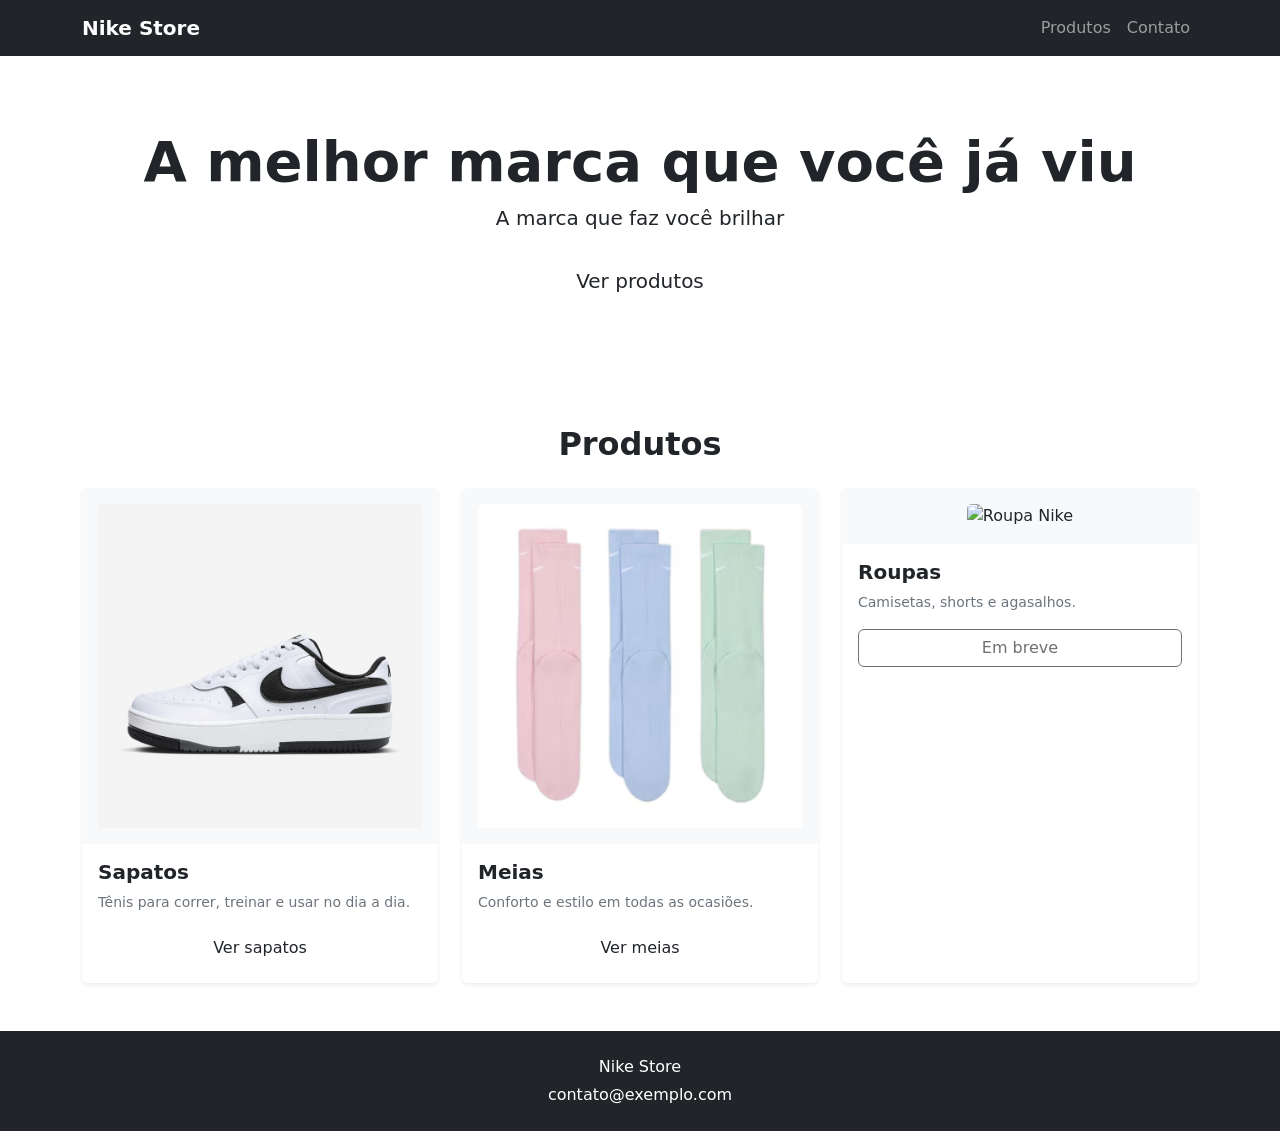
==== index.html @ 4a52ceaf "alt tudo" ====
<!DOCTYPE html>
<html lang="pt-br">
<head>
  <meta charset="UTF-8">
  <meta name="viewport" content="width=device-width, initial-scale=1">
  <meta name="description" content="Nike Store: tênis, meias e muito mais para correr, treinar e usar no dia a dia.">
  <title>Nike Store</title>

  <!-- 1º: Bootstrap -->
  <link href="https://cdn.jsdelivr.net/npm/bootstrap@5.3.3/dist/css/bootstrap.min.css" rel="stylesheet">
  <!-- 2º: Bootstrap Icons -->
  <link rel="stylesheet" href="https://cdn.jsdelivr.net/npm/bootstrap-icons@1.11.1/font/bootstrap-icons.css">
  <!-- 3º: CSS do projeto (sempre depois do Bootstrap) -->
  <link rel="stylesheet" href="../css/style.css">
</head>

<body>

  <!-- NAVBAR -->
  <header>
    <nav class="navbar navbar-expand-md navbar-dark bg-dark">
      <div class="container">
        <a class="navbar-brand fw-bold" href="index.html">Nike Store</a>

        <button class="navbar-toggler" type="button"
                data-bs-toggle="collapse" data-bs-target="#menu"
                aria-controls="menu" aria-expanded="false" aria-label="Abrir menu">
          <span class="navbar-toggler-icon"></span>
        </button>

        <div class="collapse navbar-collapse" id="menu">
          <ul class="navbar-nav ms-auto">
            <li class="nav-item"><a class="nav-link" href="#produtos">Produtos</a></li>
            <li class="nav-item"><a class="nav-link" href="#contato">Contato</a></li>
          </ul>
        </div>
      </div>
    </nav>
  </header>

  <main>

    <!-- HERO -->
    <section id="inicio" class="hero text-center py-5">
      <div class="container py-4">
        <h1 class="display-4 fw-bold">A melhor marca que você já viu</h1>
        <p class="lead mb-4">A marca que faz você brilhar</p>
        <a href="#produtos" class="btn btn-pedir btn-lg">Ver produtos</a>
      </div>
    </section>

    <!-- PRODUTOS: row + col = grade responsiva (1, 2 e 3 colunas) -->
    <section id="produtos" class="py-5">
      <div class="container">
        <h2 class="text-center fw-bold mb-4">Produtos</h2>

        <div class="row g-4">

          <!-- Sapatos -->
          <div class="col-12 col-md-6 col-lg-4">
            <article class="card card-produto h-100 shadow-sm border-0">
              <div class="bg-light rounded-top p-3 text-center">
                <img src="./img/sapato-branco.avif" class="card-img-top img-fluid"
                     alt="Tênis Nike branco" loading="lazy">
              </div>
              <div class="card-body">
                <h3 class="card-title h5 fw-bold">Sapatos</h3>
                <p class="text-secondary small mb-3">Tênis para correr, treinar e usar no dia a dia.</p>
                <a href="sapatos.html" class="btn btn-pedir w-100 stretched-link">Ver sapatos</a>
              </div>
            </article>
          </div>

          <!-- Meias -->
          <div class="col-12 col-md-6 col-lg-4">
            <article class="card card-produto h-100 shadow-sm border-0">
              <div class="bg-light rounded-top p-3 text-center">
                <img src="./img/meia-colorida.avif" class="card-img-top img-fluid"
                     alt="Kit de meias Nike coloridas" loading="lazy">
              </div>
              <div class="card-body">
                <h3 class="card-title h5 fw-bold">Meias</h3>
                <p class="text-secondary small mb-3">Conforto e estilo em todas as ocasiões.</p>
                <a href="meias.html" class="btn btn-pedir w-100 stretched-link">Ver meias</a>
              </div>
            </article>
          </div>

          <!-- Roupas (página ainda não existe) -->
          <div class="col-12 col-md-6 col-lg-4">
            <article class="card card-produto h-100 shadow-sm border-0">
              <div class="bg-light rounded-top p-3 text-center">
                <img src="./img/roupa-nike.jfif" class="card-img-top img-fluid"
                     alt="Roupa Nike" loading="lazy">
              </div>
              <div class="card-body">
                <h3 class="card-title h5 fw-bold">Roupas</h3>
                <p class="text-secondary small mb-3">Camisetas, shorts e agasalhos.</p>
                <button type="button" class="btn btn-pedir w-100" disabled>Em breve</button>
              </div>
            </article>
          </div>

        </div>
      </div>
    </section>

  </main>

  <!-- RODAPÉ -->
  <footer id="contato" class="bg-dark text-center text-white py-4">
    <p class="mb-1">Nike Store</p>
    <p class="mb-0">contato@exemplo.com</p>
  </footer>

  <!-- Scripts no final do body -->
  <script src="https://cdn.jsdelivr.net/npm/bootstrap@5.3.3/dist/js/bootstrap.bundle.min.js"></script>
  <script src="../js/main.js"></script>
</body>
</html>
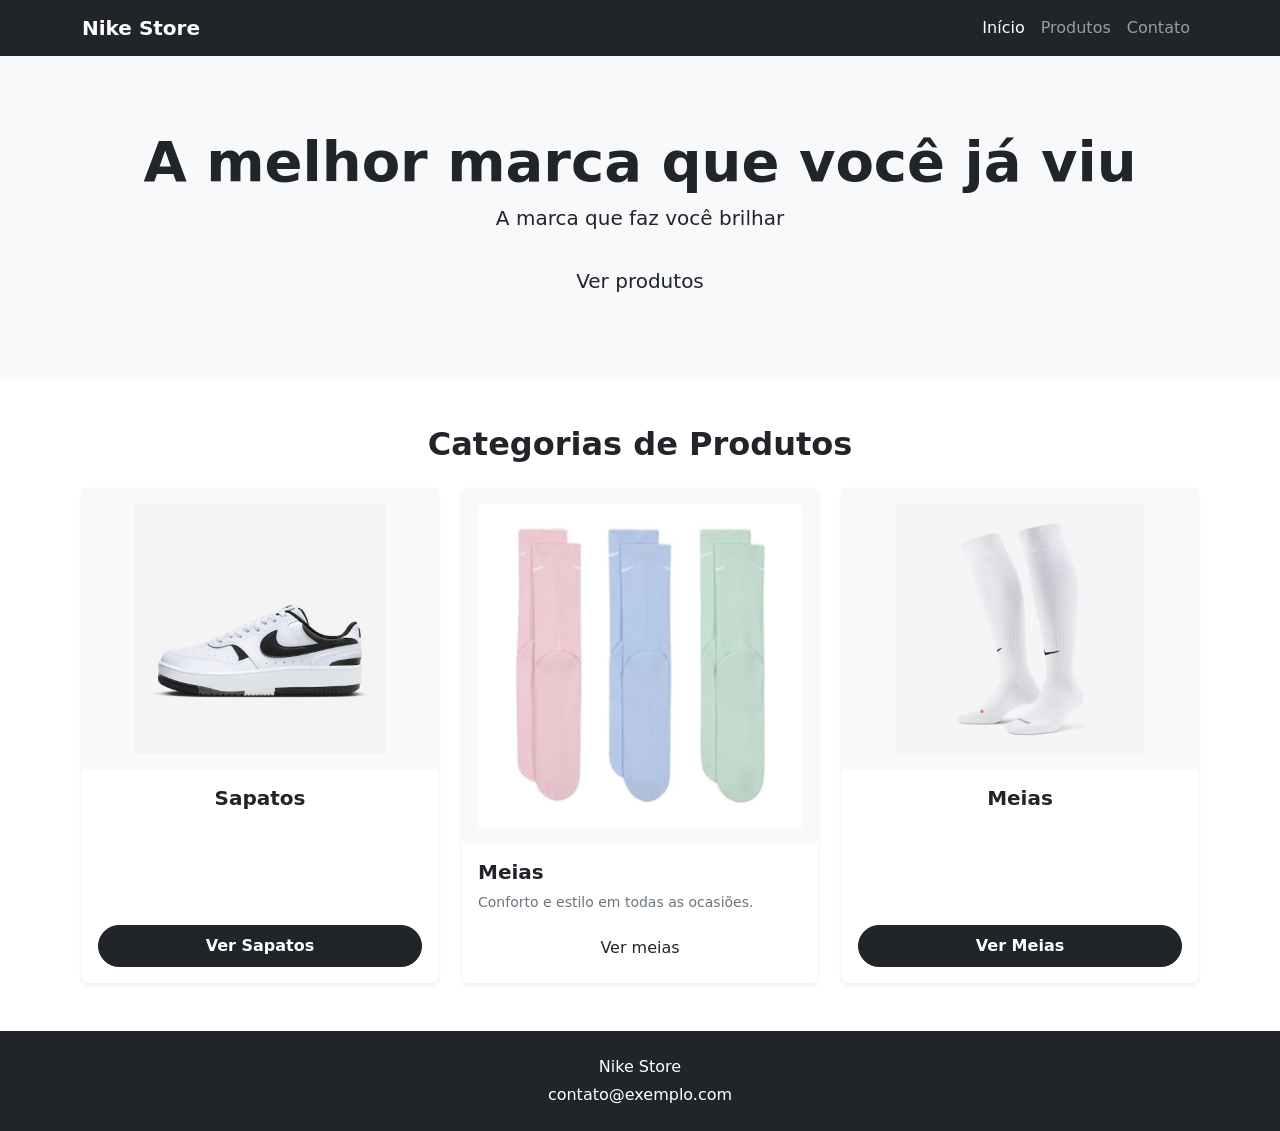
==== commit 7d8e5e51: "Fix: resolve conflitos em index e sapatos" ====
--- a/index.html
+++ b/index.html
@@ -30,8 +30,11 @@
 
         <div class="collapse navbar-collapse" id="menu">
           <ul class="navbar-nav ms-auto">
-            <li class="nav-item"><a class="nav-link" href="#produtos">Produtos</a></li>
-            <li class="nav-item"><a class="nav-link" href="#contato">Contato</a></li>
+
+            <li class="nav-item"><a class="nav-link active" href="index.html#inicio">Início</a></li>
+            <li class="nav-item"><a class="nav-link" href="index.html#produtos">Produtos</a></li>
+            <li class="nav-item"><a class="nav-link" href="index.html#contato">Contato</a></li>
+
           </ul>
         </div>
       </div>
@@ -41,7 +44,7 @@
   <main>
 
     <!-- HERO -->
-    <section id="inicio" class="hero text-center py-5">
+    <section id="inicio" class="hero text-center py-5 bg-light">
       <div class="container py-4">
         <h1 class="display-4 fw-bold">A melhor marca que você já viu</h1>
         <p class="lead mb-4">A marca que faz você brilhar</p>
@@ -49,28 +52,26 @@
       </div>
     </section>
 
-    <!-- PRODUTOS: row + col = grade responsiva (1, 2 e 3 colunas) -->
+    <!-- PRODUTOS -->
     <section id="produtos" class="py-5">
       <div class="container">
-        <h2 class="text-center fw-bold mb-4">Produtos</h2>
+        <h2 class="text-center fw-bold mb-4">Categorias de Produtos</h2>
 
         <div class="row g-4">
 
-          <!-- Sapatos -->
+          <!-- 1. Sapatos -->
           <div class="col-12 col-md-6 col-lg-4">
             <article class="card card-produto h-100 shadow-sm border-0">
-              <div class="bg-light rounded-top p-3 text-center">
-                <img src="./img/sapato-branco.avif" class="card-img-top img-fluid"
-                     alt="Tênis Nike branco" loading="lazy">
+              <div class="bg-light text-center p-3">
+                <img src="img/sapato-branco.avif" class="card-img-top img-fluid rounded" style="height: 250px; object-fit: contain;" alt="Sapatos Nike">
               </div>
-              <div class="card-body">
-                <h3 class="card-title h5 fw-bold">Sapatos</h3>
-                <p class="text-secondary small mb-3">Tênis para correr, treinar e usar no dia a dia.</p>
-                <a href="sapatos.html" class="btn btn-pedir w-100 stretched-link">Ver sapatos</a>
-              </div>
+              <div class="card-body text-center d-flex flex-column justify-content-between">
+                <h3 class="card-title h5 fw-bold mb-3">Sapatos</h3>
+                <!-- Aponta para a pasta produtos.html/sapatos.html -->
+                <a href="produtos.html/sapatos.html" class="btn btn-dark w-100 fw-semibold rounded-pill py-2">Ver Sapatos</a>
+
             </article>
           </div>
-
           <!-- Meias -->
           <div class="col-12 col-md-6 col-lg-4">
             <article class="card card-produto h-100 shadow-sm border-0">
@@ -82,21 +83,22 @@
                 <h3 class="card-title h5 fw-bold">Meias</h3>
                 <p class="text-secondary small mb-3">Conforto e estilo em todas as ocasiões.</p>
                 <a href="meias.html" class="btn btn-pedir w-100 stretched-link">Ver meias</a>
+
               </div>
             </article>
           </div>
 
-          <!-- Roupas (página ainda não existe) -->
+          <!-- 3. Meias -->
           <div class="col-12 col-md-6 col-lg-4">
             <article class="card card-produto h-100 shadow-sm border-0">
-              <div class="bg-light rounded-top p-3 text-center">
-                <img src="./img/roupa-nike.jfif" class="card-img-top img-fluid"
-                     alt="Roupa Nike" loading="lazy">
+              <div class="bg-light text-center p-3">
+                <img src="img/meia-canu-alto.avif" class="card-img-top img-fluid rounded" style="height: 250px; object-fit: contain;" alt="Meias Nike">
               </div>
-              <div class="card-body">
-                <h3 class="card-title h5 fw-bold">Roupas</h3>
-                <p class="text-secondary small mb-3">Camisetas, shorts e agasalhos.</p>
-                <button type="button" class="btn btn-pedir w-100" disabled>Em breve</button>
+              <div class="card-body text-center d-flex flex-column justify-content-between">
+                <h3 class="card-title h5 fw-bold mb-3">Meias</h3>
+                <!-- Aponta para a pasta produtos.html/meia.html -->
+                <a href="produtos.html/meia.html" class="btn btn-dark w-100 fw-semibold rounded-pill py-2">Ver Meias</a>
+
               </div>
             </article>
           </div>
@@ -113,7 +115,7 @@
     <p class="mb-0">contato@exemplo.com</p>
   </footer>
 
-  <!-- Scripts no final do body -->
+  <!-- Scripts -->
   <script src="https://cdn.jsdelivr.net/npm/bootstrap@5.3.3/dist/js/bootstrap.bundle.min.js"></script>
   <script src="../js/main.js"></script>
 </body>
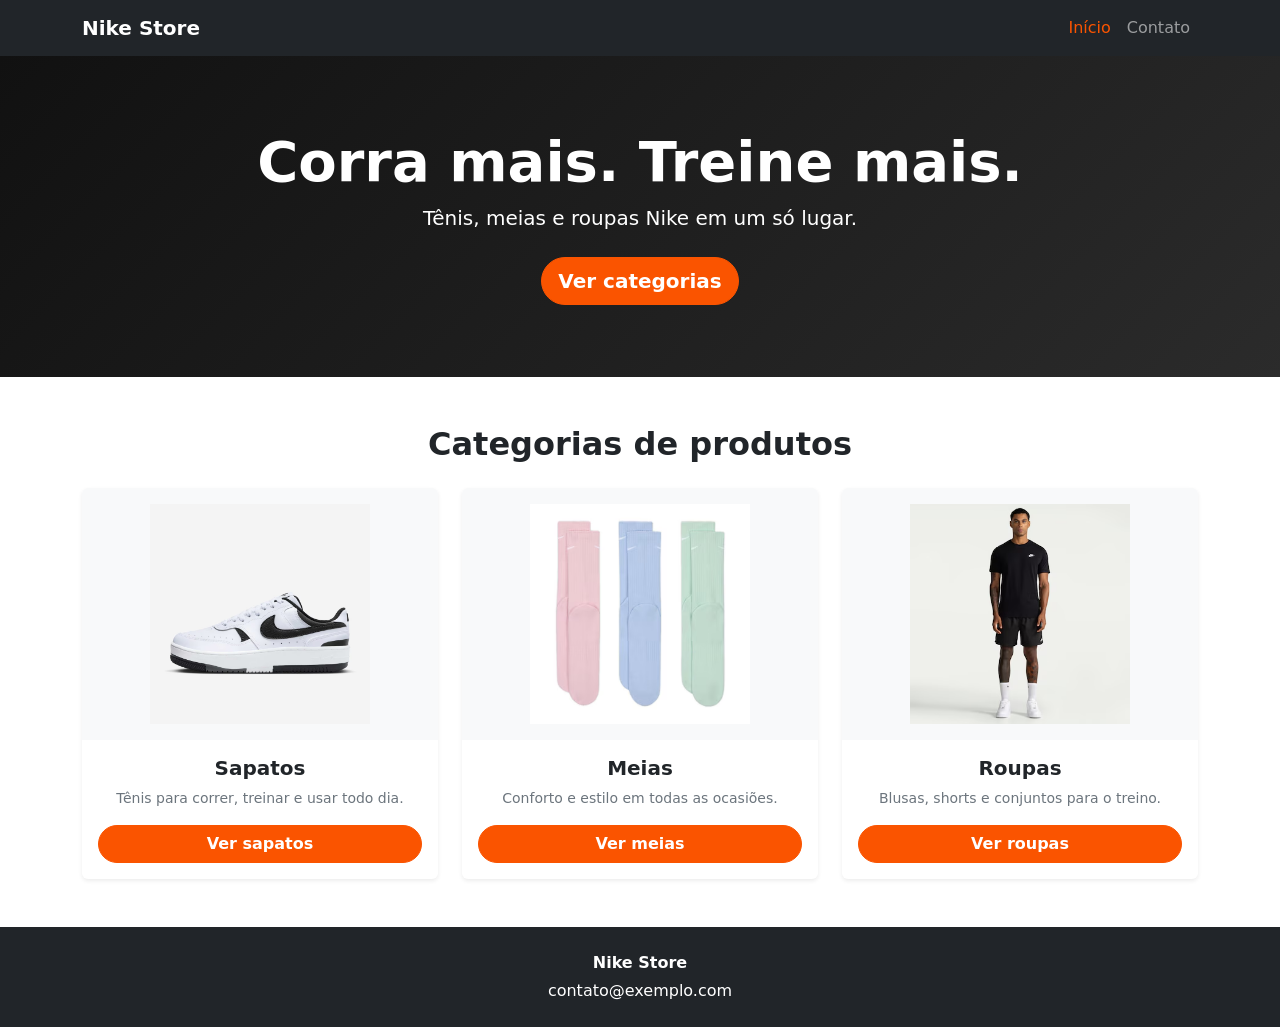
==== commit 69b502dd: "feat: reconstrói visual com Bootstrap e adiciona animações" ====
--- a/index.html
+++ b/index.html
@@ -3,38 +3,27 @@
 <head>
   <meta charset="UTF-8">
   <meta name="viewport" content="width=device-width, initial-scale=1">
-  <meta name="description" content="Nike Store: tênis, meias e muito mais para correr, treinar e usar no dia a dia.">
+  <meta name="description" content="Nike Store: tênis, meias e roupas para correr, treinar e usar no dia a dia.">
   <title>Nike Store</title>
 
   <!-- 1º: Bootstrap -->
   <link href="https://cdn.jsdelivr.net/npm/bootstrap@5.3.3/dist/css/bootstrap.min.css" rel="stylesheet">
-  <!-- 2º: Bootstrap Icons -->
-  <link rel="stylesheet" href="https://cdn.jsdelivr.net/npm/bootstrap-icons@1.11.1/font/bootstrap-icons.css">
-  <!-- 3º: CSS do projeto (sempre depois do Bootstrap) -->
-  <link rel="stylesheet" href="../css/style.css">
+  <!-- 2º: CSS do projeto (sempre depois do framework) -->
+  <link rel="stylesheet" href="css/style.css">
 </head>
-
 <body>
-
-  <!-- NAVBAR -->
   <header>
     <nav class="navbar navbar-expand-md navbar-dark bg-dark">
       <div class="container">
         <a class="navbar-brand fw-bold" href="index.html">Nike Store</a>
-
-        <button class="navbar-toggler" type="button"
-                data-bs-toggle="collapse" data-bs-target="#menu"
+        <button class="navbar-toggler" type="button" data-bs-toggle="collapse" data-bs-target="#menu"
                 aria-controls="menu" aria-expanded="false" aria-label="Abrir menu">
           <span class="navbar-toggler-icon"></span>
         </button>
-
         <div class="collapse navbar-collapse" id="menu">
           <ul class="navbar-nav ms-auto">
-
-            <li class="nav-item"><a class="nav-link active" href="index.html#inicio">Início</a></li>
-            <li class="nav-item"><a class="nav-link" href="index.html#produtos">Produtos</a></li>
-            <li class="nav-item"><a class="nav-link" href="index.html#contato">Contato</a></li>
-
+            <li class="nav-item"><a class="nav-link active" aria-current="page" href="index.html">Início</a></li>
+            <li class="nav-item"><a class="nav-link" href="#contato">Contato</a></li>
           </ul>
         </div>
       </div>
@@ -42,81 +31,65 @@
   </header>
 
   <main>
-
-    <!-- HERO -->
-    <section id="inicio" class="hero text-center py-5 bg-light">
+    <section id="inicio" class="hero text-center bg-dark text-white py-5">
       <div class="container py-4">
-        <h1 class="display-4 fw-bold">A melhor marca que você já viu</h1>
-        <p class="lead mb-4">A marca que faz você brilhar</p>
-        <a href="#produtos" class="btn btn-pedir btn-lg">Ver produtos</a>
+        <h1 class="display-4 fw-bold hero-titulo">Corra mais. Treine mais.</h1>
+        <p class="lead mb-4 hero-sub">Tênis, meias e roupas Nike em um só lugar.</p>
+        <a href="#produtos" class="btn btn-pedir btn-lg btn-pulso">Ver categorias</a>
       </div>
     </section>
 
-    <!-- PRODUTOS -->
     <section id="produtos" class="py-5">
       <div class="container">
-        <h2 class="text-center fw-bold mb-4">Categorias de Produtos</h2>
-
+        <h2 class="text-center fw-bold mb-4">Categorias de produtos</h2>
         <div class="row g-4">
-
-          <!-- 1. Sapatos -->
           <div class="col-12 col-md-6 col-lg-4">
             <article class="card card-produto h-100 shadow-sm border-0">
-              <div class="bg-light text-center p-3">
-                <img src="img/sapato-branco.avif" class="card-img-top img-fluid rounded" style="height: 250px; object-fit: contain;" alt="Sapatos Nike">
+              <div class="img-box bg-light p-3 text-center">
+                <img src="img/sapato-branco.avif" class="img-fluid" alt="Tênis Nike brancos" loading="lazy">
               </div>
-              <div class="card-body text-center d-flex flex-column justify-content-between">
-                <h3 class="card-title h5 fw-bold mb-3">Sapatos</h3>
-                <!-- Aponta para a pasta produtos.html/sapatos.html -->
-                <a href="produtos.html/sapatos.html" class="btn btn-dark w-100 fw-semibold rounded-pill py-2">Ver Sapatos</a>
-
-            </article>
-          </div>
-          <!-- Meias -->
-          <div class="col-12 col-md-6 col-lg-4">
-            <article class="card card-produto h-100 shadow-sm border-0">
-              <div class="bg-light rounded-top p-3 text-center">
-                <img src="./img/meia-colorida.avif" class="card-img-top img-fluid"
-                     alt="Kit de meias Nike coloridas" loading="lazy">
-              </div>
-              <div class="card-body">
-                <h3 class="card-title h5 fw-bold">Meias</h3>
-                <p class="text-secondary small mb-3">Conforto e estilo em todas as ocasiões.</p>
-                <a href="meias.html" class="btn btn-pedir w-100 stretched-link">Ver meias</a>
-
+              <div class="card-body text-center d-flex flex-column">
+                <h3 class="card-title h5 fw-bold">Sapatos</h3>
+                <p class="text-secondary small mb-3">Tênis para correr, treinar e usar todo dia.</p>
+                <a href="produtos/sapatos.html" class="btn btn-pedir w-100 mt-auto stretched-link">Ver sapatos</a>
               </div>
             </article>
           </div>
-
-          <!-- 3. Meias -->
           <div class="col-12 col-md-6 col-lg-4">
             <article class="card card-produto h-100 shadow-sm border-0">
-              <div class="bg-light text-center p-3">
-                <img src="img/meia-canu-alto.avif" class="card-img-top img-fluid rounded" style="height: 250px; object-fit: contain;" alt="Meias Nike">
+              <div class="img-box bg-light p-3 text-center">
+                <img src="img/meia-colorida.avif" class="img-fluid" alt="Kit de meias Nike coloridas" loading="lazy">
               </div>
-              <div class="card-body text-center d-flex flex-column justify-content-between">
-                <h3 class="card-title h5 fw-bold mb-3">Meias</h3>
-                <!-- Aponta para a pasta produtos.html/meia.html -->
-                <a href="produtos.html/meia.html" class="btn btn-dark w-100 fw-semibold rounded-pill py-2">Ver Meias</a>
-
+              <div class="card-body text-center d-flex flex-column">
+                <h3 class="card-title h5 fw-bold">Meias</h3>
+                <p class="text-secondary small mb-3">Conforto e estilo em todas as ocasiões.</p>
+                <a href="produtos/meia.html" class="btn btn-pedir w-100 mt-auto stretched-link">Ver meias</a>
               </div>
             </article>
           </div>
-
+          <div class="col-12 col-md-6 col-lg-4">
+            <article class="card card-produto h-100 shadow-sm border-0">
+              <div class="img-box bg-light p-3 text-center">
+                <img src="img/roupa-kit.avif" class="img-fluid" alt="Kit de roupas Nike" loading="lazy">
+              </div>
+              <div class="card-body text-center d-flex flex-column">
+                <h3 class="card-title h5 fw-bold">Roupas</h3>
+                <p class="text-secondary small mb-3">Blusas, shorts e conjuntos para o treino.</p>
+                <a href="produtos/roupa.html" class="btn btn-pedir w-100 mt-auto stretched-link">Ver roupas</a>
+              </div>
+            </article>
+          </div>
         </div>
       </div>
     </section>
-
   </main>
 
-  <!-- RODAPÉ -->
   <footer id="contato" class="bg-dark text-center text-white py-4">
-    <p class="mb-1">Nike Store</p>
+    <p class="mb-1 fw-bold">Nike Store</p>
     <p class="mb-0">contato@exemplo.com</p>
   </footer>
 
-  <!-- Scripts -->
   <script src="https://cdn.jsdelivr.net/npm/bootstrap@5.3.3/dist/js/bootstrap.bundle.min.js"></script>
-  <script src="../js/main.js"></script>
+  <script src="js/main.js"></script>
 </body>
 </html>
--- a/css/style.css
+++ b/css/style.css
@@ -0,0 +1,98 @@
+/* CSS próprio da Nike Store.
+   Carregado DEPOIS do Bootstrap: só cores, detalhes e animações.
+   Layout (grid, navbar, espaçamentos) fica por conta do Bootstrap. */
+
+:root {
+  --nike-laranja: #fa5400;
+  --nike-laranja-escuro: #d94700;
+  --nike-preto: #111;
+}
+
+/* ---------- Botão principal ---------- */
+.btn-pedir {
+  --bs-btn-color: #fff;
+  --bs-btn-bg: var(--nike-laranja);
+  --bs-btn-border-color: var(--nike-laranja);
+  --bs-btn-hover-color: #fff;
+  --bs-btn-hover-bg: var(--nike-laranja-escuro);
+  --bs-btn-hover-border-color: var(--nike-laranja-escuro);
+  --bs-btn-active-bg: var(--nike-laranja-escuro);
+  --bs-btn-active-border-color: var(--nike-laranja-escuro);
+  --bs-btn-focus-shadow-rgb: 250, 84, 0;
+  font-weight: 600;
+  border-radius: 50rem;
+  transition: transform .2s ease, background-color .2s ease, box-shadow .2s ease;
+}
+.btn-pedir:hover {
+  transform: translateY(-2px);
+  box-shadow: 0 .4rem .8rem rgba(250, 84, 0, .35);
+}
+.btn-pedir.adicionado {
+  --bs-btn-bg: #198754;
+  --bs-btn-border-color: #198754;
+  --bs-btn-hover-bg: #198754;
+  --bs-btn-hover-border-color: #198754;
+}
+
+/* ---------- Hero ---------- */
+.hero {
+  background: linear-gradient(135deg, var(--nike-preto) 0%, #2b2b2b 100%);
+}
+.hero-titulo { animation: subir .8s ease both; }
+.hero-sub    { animation: subir .8s .15s ease both; }
+
+/* ---------- Cards de produto ---------- */
+.card-produto {
+  overflow: hidden;
+  transition: transform .3s ease, box-shadow .3s ease;
+}
+.card-produto:hover {
+  transform: translateY(-6px);
+  box-shadow: 0 1rem 1.5rem rgba(0, 0, 0, .18) !important;
+}
+
+/* Caixa da imagem: altura fixa, imagem nunca passa da largura do card */
+.img-box { overflow: hidden; }
+.img-box img {
+  width: 100%;
+  height: 220px;
+  object-fit: contain;
+  transition: transform .4s ease;
+}
+.card-produto:hover .img-box img { transform: scale(1.08); }
+
+.preco { color: var(--nike-laranja-escuro); font-size: 1.15rem; }
+
+/* ---------- Navbar ---------- */
+.navbar .nav-link { transition: color .2s ease; }
+.navbar .nav-link:hover,
+.navbar .nav-link.active { color: var(--nike-laranja) !important; }
+
+/* ---------- Animações (@keyframes) ---------- */
+@keyframes subir {
+  from { opacity: 0; transform: translateY(24px); }
+  to   { opacity: 1; transform: translateY(0); }
+}
+@keyframes pulso {
+  0%, 100% { box-shadow: 0 0 0 0 rgba(250, 84, 0, .6); }
+  50%      { box-shadow: 0 0 0 .8rem rgba(250, 84, 0, 0); }
+}
+.btn-pulso { animation: pulso 2s infinite; }
+
+/* Cards entram na tela (classe adicionada pelo main.js) */
+.card-produto.revelar { opacity: 0; transform: translateY(30px); }
+.card-produto.revelar.visivel {
+  opacity: 1;
+  transform: none;
+  transition: opacity .6s ease, transform .6s ease, box-shadow .3s ease;
+}
+.card-produto.revelar.visivel:hover { transform: translateY(-6px); }
+
+/* Respeita quem desativou animações no sistema */
+@media (prefers-reduced-motion: reduce) {
+  *, *::before, *::after {
+    animation: none !important;
+    transition: none !important;
+  }
+  .card-produto.revelar { opacity: 1; transform: none; }
+}
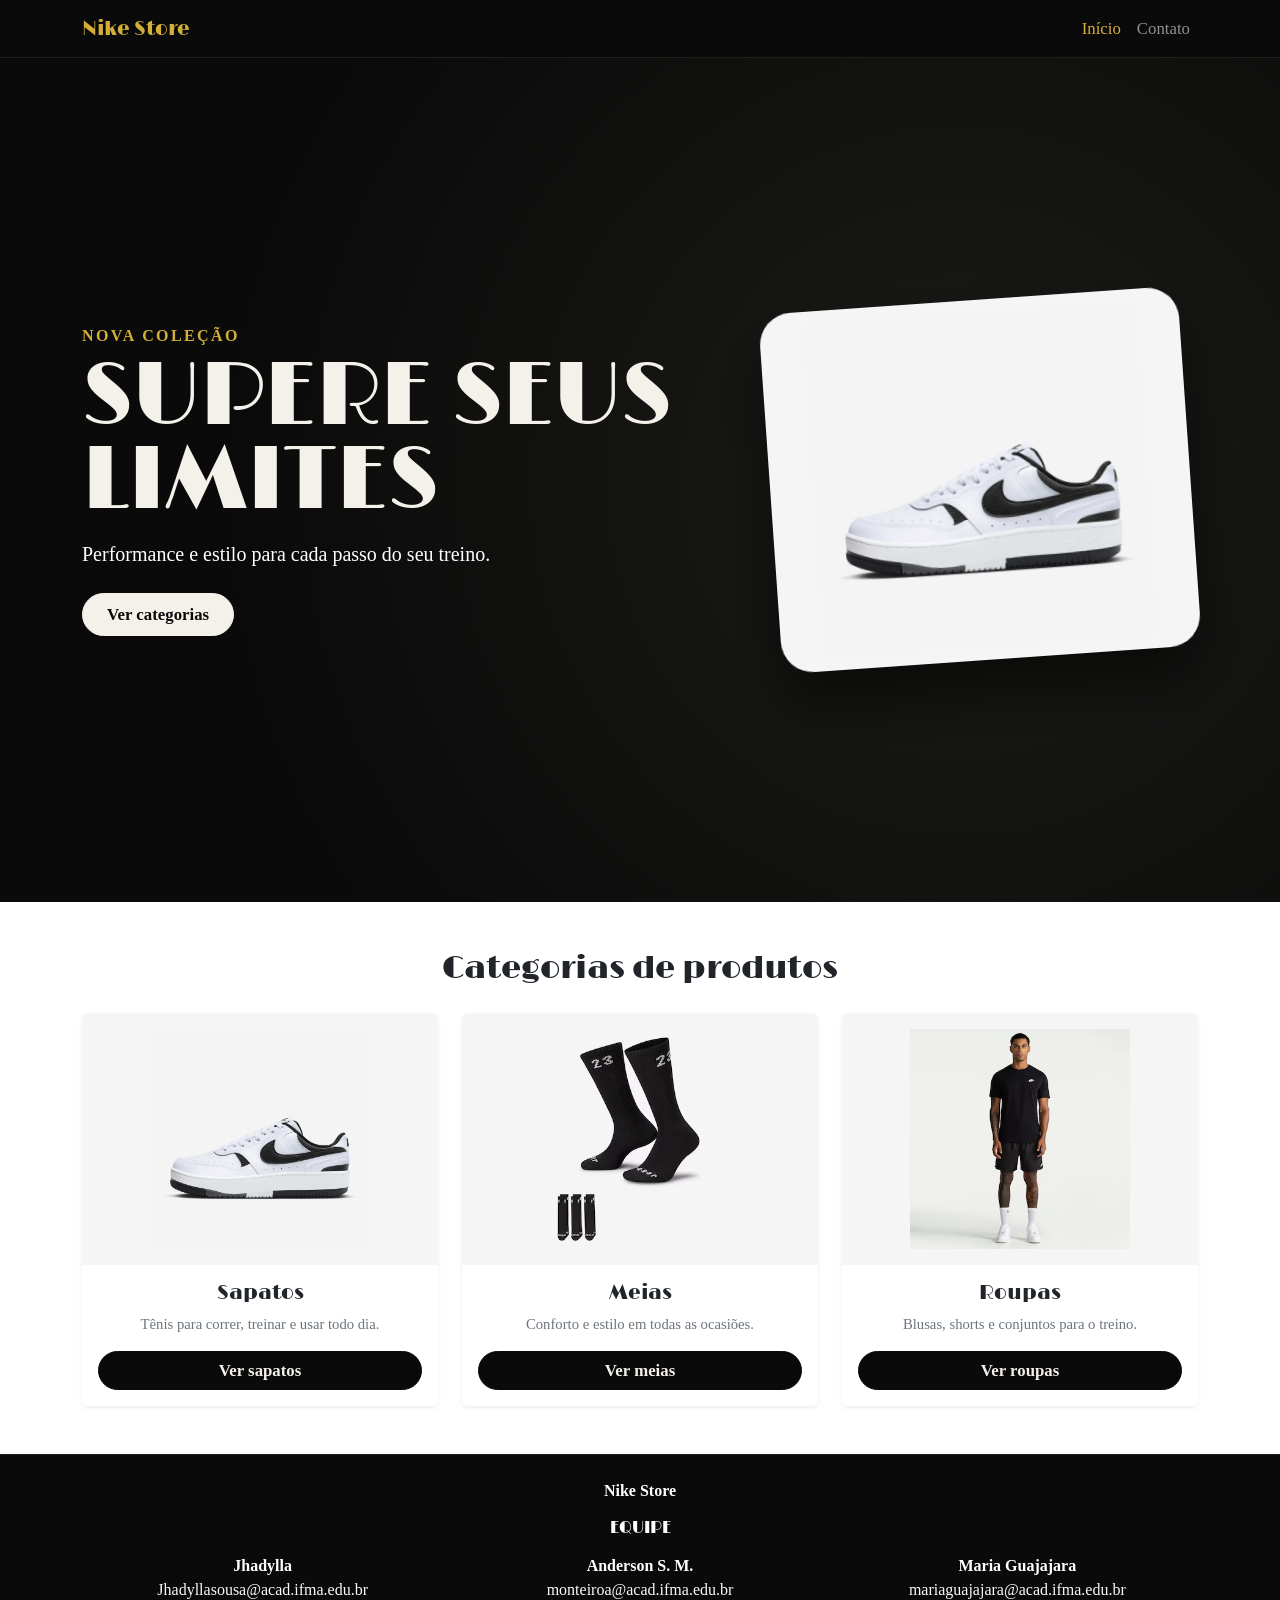
==== commit fd911983: "mudança em tudo" ====
--- a/index.html
+++ b/index.html
@@ -5,6 +5,15 @@
   <meta name="viewport" content="width=device-width, initial-scale=1">
   <meta name="description" content="Nike Store: tênis, meias e roupas para correr, treinar e usar no dia a dia.">
   <title>Nike Store</title>
+
+  <!-- Google Fonts (Limelight e Libre Caslon Condensed) -->
+  <link rel="preconnect" href="https://fonts.googleapis.com">
+<link rel="preconnect" href="https://fonts.gstatic.com" crossorigin>
+<link href="https://fonts.googleapis.com/css2?family=Libre+Caslon+Condensed:ital,wght@0,400..700;1,400..700&family=Limelight&display=swap" rel="stylesheet">
+
+  <link rel="preconnect" href="https://fonts.googleapis.com">
+  <link rel="preconnect" href="https://fonts.gstatic.com" crossorigin>
+  <link href="https://fonts.googleapis.com/css2?family=Libre+Caslon+Condensed:wght@400;600;700&family=Limelight&display=swap" rel="stylesheet">
 
   <!-- 1º: Bootstrap -->
   <link href="https://cdn.jsdelivr.net/npm/bootstrap@5.3.3/dist/css/bootstrap.min.css" rel="stylesheet">
@@ -31,11 +40,32 @@
   </header>
 
   <main>
-    <section id="inicio" class="hero text-center bg-dark text-white py-5">
-      <div class="container py-4">
-        <h1 class="display-4 fw-bold hero-titulo">Corra mais. Treine mais.</h1>
-        <p class="lead mb-4 hero-sub">Tênis, meias e roupas Nike em um só lugar.</p>
-        <a href="#produtos" class="btn btn-pedir btn-lg btn-pulso">Ver categorias</a>
+    <section id="inicio" class="hero-full text-white d-flex align-items-center py-5">
+      <div class="container">
+        <div class="row align-items-center g-5">
+          
+          <!-- Coluna da Esquerda: Texto e Botão -->
+          <div class="col-12 col-md-7 text-center text-md-start">
+            <p class="hero-etiqueta fw-semibold mb-2">Nova Coleção</p>
+            <h1 class="hero-titulo mb-3">Supere seus limites</h1>
+            <p class="lead mb-4">Performance e estilo para cada passo do seu treino.</p>
+            <a href="#produtos" class="btn btn-pedir btn-lg btn-pulso px-4">Ver categorias</a>
+          </div>
+
+          <!-- Coluna da Direita: Carrossel Automático sem JS -->
+          <div class="col-12 col-md-5">
+            <div class="carrossel-css hero-img">
+              <div class="carrossel-trilho">
+                <img src="img/sapato-branco.avif" alt="Tênis Nike">
+                <img src="img/blusa-branca.avif" alt="Blusa Nike">
+                <img src="img/roupa-kit.avif" alt="Roupas Nike">
+                <!-- Cópia da 1ª imagem para o loop infinito suave -->
+                <img src="img/sapato-branco.avif" alt="Tênis Nike">
+              </div>
+            </div>
+          </div>
+
+        </div>
       </div>
     </section>
 
@@ -58,7 +88,7 @@
           <div class="col-12 col-md-6 col-lg-4">
             <article class="card card-produto h-100 shadow-sm border-0">
               <div class="img-box bg-light p-3 text-center">
-                <img src="img/meia-colorida.avif" class="img-fluid" alt="Kit de meias Nike coloridas" loading="lazy">
+                <img src="img/meia-preta-canu-alto.avif" class="img-fluid" alt="Meias Nike pretas de cano alto" loading="lazy">
               </div>
               <div class="card-body text-center d-flex flex-column">
                 <h3 class="card-title h5 fw-bold">Meias</h3>
@@ -85,9 +115,26 @@
   </main>
 
   <footer id="contato" class="bg-dark text-center text-white py-4">
-    <p class="mb-1 fw-bold">Nike Store</p>
-    <p class="mb-0">contato@exemplo.com</p>
-  </footer>
+  <div class="container">
+    <p class="mb-3 fw-bold">Nike Store</p>
+
+    <h2 class="h6 text-uppercase mb-3">Equipe</h2>
+    <ul class="list-unstyled row row-cols-1 row-cols-md-3 g-3 mb-0">
+      <li class="col">
+        <span class="d-block fw-bold">Jhadylla</span>
+        <a class="link-light text-break" href="mailto:Jhadylla">Jhadyllasousa@acad.ifma.edu.br</a>
+      </li>
+      <li class="col">
+        <span class="d-block fw-bold">Anderson S. M.</span>
+        <a class="link-light text-break" href="mailto:monteiroa@acad.ifma.edu.br">monteiroa@acad.ifma.edu.br</a>
+      </li>
+      <li class="col">
+        <span class="d-block fw-bold">Maria Guajajara</span>
+        <a class="link-light text-break" href="mailto:mariaguajajara@acad.ifma.edu.br">mariaguajajara@acad.ifma.edu.br</a>
+      </li>
+    </ul>
+  </div>
+</footer>
 
   <script src="https://cdn.jsdelivr.net/npm/bootstrap@5.3.3/dist/js/bootstrap.bundle.min.js"></script>
   <script src="js/main.js"></script>
--- a/css/style.css
+++ b/css/style.css
@@ -1,58 +1,175 @@
-/* CSS próprio da Nike Store.
-   Carregado DEPOIS do Bootstrap: só cores, detalhes e animações.
-   Layout (grid, navbar, espaçamentos) fica por conta do Bootstrap. */
+/* CSS próprio da Nike Store — Paleta Editorial Luxo (Preto, Creme e Dourado)
+   Carregado DEPOIS do Bootstrap: só cores, detalhes e animações. */
 
 :root {
-  --nike-laranja: #fa5400;
-  --nike-laranja-escuro: #d94700;
-  --nike-preto: #111;
-}
+  --nike-creme: #f4f1ea;
+  --nike-creme-hover: #dfd9cc;
+  --nike-dourado: #d4af37;
+  --nike-dourado-escuro: #8a6d00; /* contraste ~4,9:1 sobre branco (antes #b59224, ~3:1) */
+  --nike-preto: #0a0a0a;
+  --nike-card-img: #f5f5f5;
+
+  --fonte-titulo: "Limelight", serif;
+  --fonte-texto: "Libre Caslon Condensed", serif;
+  --bs-body-font-family: var(--fonte-texto);
+}
+
+/* Impede barra de rolagem horizontal.
+   "clip" não cria contêiner de rolagem (não quebra position: sticky);
+   "hidden" fica como fallback para navegadores antigos. */
+html, body {
+  overflow-x: hidden;
+  overflow-x: clip;
+}
+
+h1, h2, h3, h4, h5, h6,
+.navbar-brand {
+  font-family: var(--fonte-titulo);
+  font-weight: 400;
+}
+h1.fw-bold, h2.fw-bold, h3.fw-bold, h4.fw-bold, h5.fw-bold, h6.fw-bold,
+.navbar-brand.fw-bold { font-weight: 400 !important; }
+.card-body, .navbar .nav-link, .btn { font-size: 1.05rem; }
+
+/* ---------- Navbar ---------- */
+.navbar.bg-dark {
+  background-color: var(--nike-preto) !important;
+  border-bottom: 1px solid #1f1e1b;
+}
+.navbar-brand {
+  color: var(--nike-dourado) !important;
+}
+.navbar .nav-link { transition: color .2s ease; }
+.navbar .nav-link:hover,
+.navbar .nav-link.active { color: var(--nike-dourado) !important; }
 
 /* ---------- Botão principal ---------- */
 .btn-pedir {
-  --bs-btn-color: #fff;
-  --bs-btn-bg: var(--nike-laranja);
-  --bs-btn-border-color: var(--nike-laranja);
-  --bs-btn-hover-color: #fff;
-  --bs-btn-hover-bg: var(--nike-laranja-escuro);
-  --bs-btn-hover-border-color: var(--nike-laranja-escuro);
-  --bs-btn-active-bg: var(--nike-laranja-escuro);
-  --bs-btn-active-border-color: var(--nike-laranja-escuro);
-  --bs-btn-focus-shadow-rgb: 250, 84, 0;
-  font-weight: 600;
+  --bs-btn-color: var(--nike-preto);
+  --bs-btn-bg: var(--nike-creme);
+  --bs-btn-border-color: var(--nike-creme);
+  --bs-btn-hover-color: var(--nike-preto);
+  --bs-btn-hover-bg: var(--nike-creme-hover);
+  --bs-btn-hover-border-color: var(--nike-creme-hover);
+  --bs-btn-active-color: var(--nike-preto); /* evita texto branco no clique (herdado do .text-white) */
+  --bs-btn-active-bg: var(--nike-creme-hover);
+  --bs-btn-active-border-color: var(--nike-creme-hover);
+  --bs-btn-focus-shadow-rgb: 244, 241, 234;
+  font-weight: 700;
   border-radius: 50rem;
-  transition: transform .2s ease, background-color .2s ease, box-shadow .2s ease;
+  transition: background-color .2s ease, box-shadow .2s ease, transform .2s ease;
 }
 .btn-pedir:hover {
   transform: translateY(-2px);
-  box-shadow: 0 .4rem .8rem rgba(250, 84, 0, .35);
-}
-.btn-pedir.adicionado {
+  box-shadow: 0 .4rem 1rem rgba(212, 175, 55, 0.28);
+}
+
+/* Nos cards de fundo claro, o botão fica preto com texto creme (alto contraste).
+   Usa .card-produto (presente em TODAS as páginas), não #produtos (só existe no index). */
+.card-produto .btn-pedir {
+  --bs-btn-color: var(--nike-creme);
+  --bs-btn-bg: var(--nike-preto);
+  --bs-btn-border-color: var(--nike-preto);
+  --bs-btn-hover-color: var(--nike-preto);
+  --bs-btn-hover-bg: var(--nike-dourado);
+  --bs-btn-hover-border-color: var(--nike-dourado);
+  --bs-btn-active-color: var(--nike-preto);
+  --bs-btn-active-bg: var(--nike-dourado);
+  --bs-btn-active-border-color: var(--nike-dourado);
+}
+.card-produto .btn-pedir:hover {
+  box-shadow: 0 .4rem .8rem rgba(212, 175, 55, 0.35);
+}
+
+/* Evita o "piscar" no hover da imagem: o botão com stretched-link cobre o card
+   inteiro via ::after, e um transform no próprio botão encolheria essa área. */
+.card-produto .stretched-link:hover { transform: none; }
+
+/* Estado "adicionado" (verde). Fica DEPOIS das regras de card para não ser sobrescrito. */
+.btn-pedir.adicionado,
+.card-produto .btn-pedir.adicionado {
+  --bs-btn-color: #fff;
   --bs-btn-bg: #198754;
   --bs-btn-border-color: #198754;
+  --bs-btn-hover-color: #fff;
   --bs-btn-hover-bg: #198754;
   --bs-btn-hover-border-color: #198754;
-}
-
-/* ---------- Hero ---------- */
-.hero {
-  background: linear-gradient(135deg, var(--nike-preto) 0%, #2b2b2b 100%);
-}
-.hero-titulo { animation: subir .8s ease both; }
-.hero-sub    { animation: subir .8s .15s ease both; }
+  --bs-btn-active-color: #fff;
+  --bs-btn-active-bg: #198754;
+  --bs-btn-active-border-color: #198754;
+}
+
+/* ---------- Hero em tela cheia ---------- */
+.hero-full {
+  min-height: calc(100vh - 56px);
+  min-height: calc(100svh - 56px);
+  background: radial-gradient(circle at 75% 50%, #1c1b18 0%, var(--nike-preto) 70%);
+}
+.hero-etiqueta {
+  color: var(--nike-dourado);
+  letter-spacing: .15em;
+  text-transform: uppercase;
+}
+.hero-titulo {
+  color: var(--nike-creme);
+  font-size: clamp(3rem, 7vw, 5.5rem);
+  line-height: .95;
+  text-transform: uppercase;
+  animation: subir .8s ease both;
+}
+.hero-img {
+  border-radius: 2rem;
+  transform: rotate(-4deg);
+  box-shadow: 0 2rem 4rem rgba(0, 0, 0, .6);
+}
+
+/* ---------- Carrossel automático sem JavaScript ---------- */
+.carrossel-css {
+  width: 100%;
+  max-width: 420px;
+  margin: 0 auto;
+  overflow: hidden;
+  background-color: var(--nike-card-img);
+}
+
+.carrossel-trilho {
+  display: flex;
+  width: 400%; /* 3 imagens + 1 cópia da primeira = 400% */
+  animation: deslizar 9s infinite ease-in-out;
+}
+
+.carrossel-trilho img {
+  width: 25%;
+  min-width: 25%;
+  height: 360px;
+  object-fit: contain;
+  padding: 10px;
+}
+
+@keyframes deslizar {
+  0%, 25%   { transform: translateX(0%); }
+  33%, 58%  { transform: translateX(-25%); }
+  66%, 91%  { transform: translateX(-50%); }
+  100%      { transform: translateX(-75%); }
+}
 
 /* ---------- Cards de produto ---------- */
 .card-produto {
+  position: relative;
   overflow: hidden;
-  transition: transform .3s ease, box-shadow .3s ease;
+  transition: box-shadow .3s ease;
 }
 .card-produto:hover {
-  transform: translateY(-6px);
   box-shadow: 0 1rem 1.5rem rgba(0, 0, 0, .18) !important;
 }
-
-/* Caixa da imagem: altura fixa, imagem nunca passa da largura do card */
-.img-box { overflow: hidden; }
+.card-produto .stretched-link::after { z-index: 2; }
+.card-produto .img-box,
+.card-produto img { pointer-events: none; }
+
+.img-box {
+  overflow: hidden;
+  background-color: var(--nike-card-img) !important;
+}
 .img-box img {
   width: 100%;
   height: 220px;
@@ -61,38 +178,63 @@
 }
 .card-produto:hover .img-box img { transform: scale(1.08); }
 
-.preco { color: var(--nike-laranja-escuro); font-size: 1.15rem; }
-
-/* ---------- Navbar ---------- */
-.navbar .nav-link { transition: color .2s ease; }
-.navbar .nav-link:hover,
-.navbar .nav-link.active { color: var(--nike-laranja) !important; }
-
-/* ---------- Animações (@keyframes) ---------- */
+.preco { color: var(--nike-dourado-escuro); font-size: 1.15rem; }
+
+/* ---------- Rodapé ---------- */
+footer.bg-dark {
+  background-color: var(--nike-preto) !important;
+  border-top: 1px solid #1f1e1b;
+}
+
+/* ---------- Animações ---------- */
 @keyframes subir {
   from { opacity: 0; transform: translateY(24px); }
   to   { opacity: 1; transform: translateY(0); }
 }
 @keyframes pulso {
-  0%, 100% { box-shadow: 0 0 0 0 rgba(250, 84, 0, .6); }
-  50%      { box-shadow: 0 0 0 .8rem rgba(250, 84, 0, 0); }
+  0%, 100% { box-shadow: 0 0 0 0 rgba(244, 241, 234, .45); }
+  50%      { box-shadow: 0 0 0 .8rem rgba(244, 241, 234, 0); }
 }
 .btn-pulso { animation: pulso 2s infinite; }
 
-/* Cards entram na tela (classe adicionada pelo main.js) */
 .card-produto.revelar { opacity: 0; transform: translateY(30px); }
 .card-produto.revelar.visivel {
   opacity: 1;
   transform: none;
+  /* inclui box-shadow para o hover do card continuar suave */
   transition: opacity .6s ease, transform .6s ease, box-shadow .3s ease;
 }
-.card-produto.revelar.visivel:hover { transform: translateY(-6px); }
-
-/* Respeita quem desativou animações no sistema */
+
+/* ---------- Acessibilidade: respeita quem prefere menos movimento ---------- */
 @media (prefers-reduced-motion: reduce) {
-  *, *::before, *::after {
-    animation: none !important;
-    transition: none !important;
+  .carrossel-trilho,
+  .btn-pulso,
+  .hero-titulo { animation: none; }
+
+  .card-produto:hover .img-box img,
+  .btn-pedir:hover { transform: none; }
+
+  .card-produto.revelar,
+  .card-produto.revelar.visivel {
+    opacity: 1;
+    transform: none;
+    transition: none;
   }
-  .card-produto.revelar { opacity: 1; transform: none; }
+}
+
+header {
+  position: sticky;
+  top: 0;
+  z-index: 1030; /* acima dos cards e do carrossel */
+}
+
+/* Evita que o menu cubra o título ao clicar em âncoras (#produtos, #contato) */
+html {
+  scroll-padding-top: 56px;
+}
+footer a {
+  text-decoration: none;
+}
+footer a:hover {
+  color: var(--nike-dourado);
 }
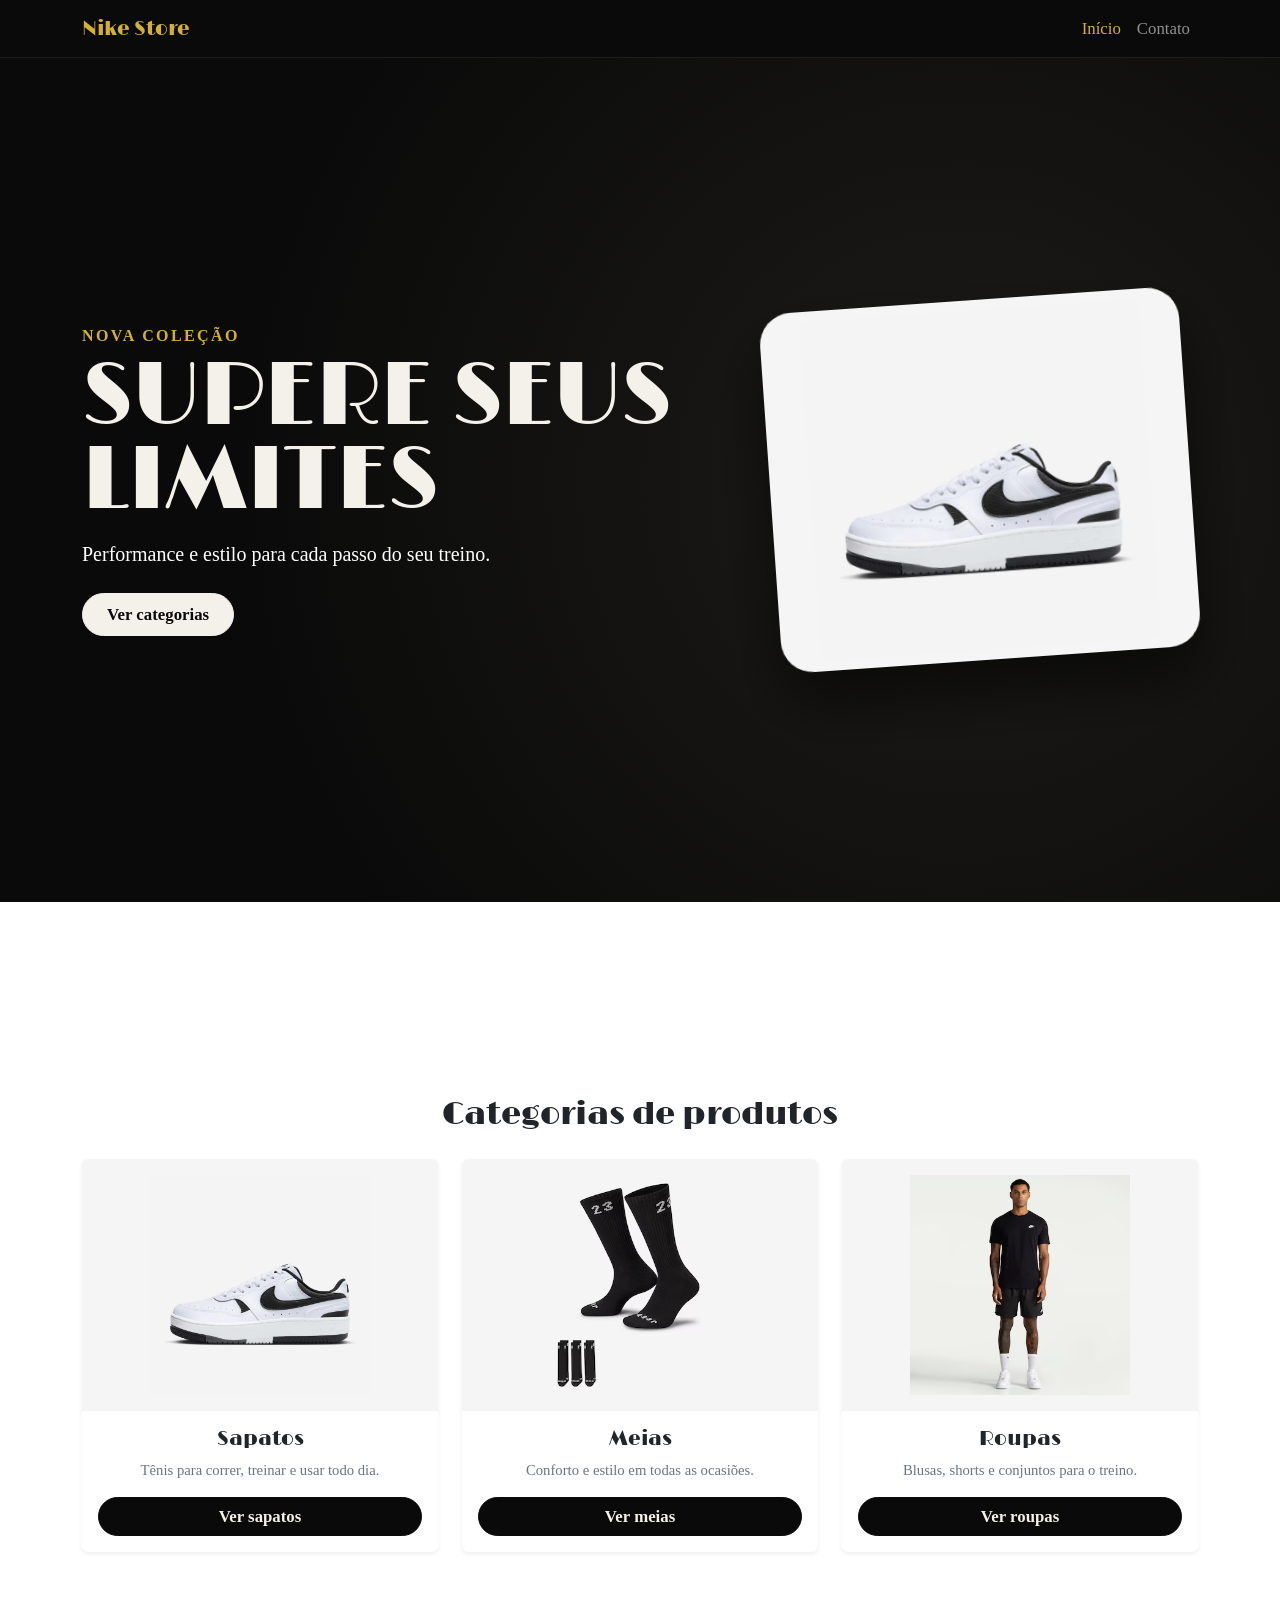
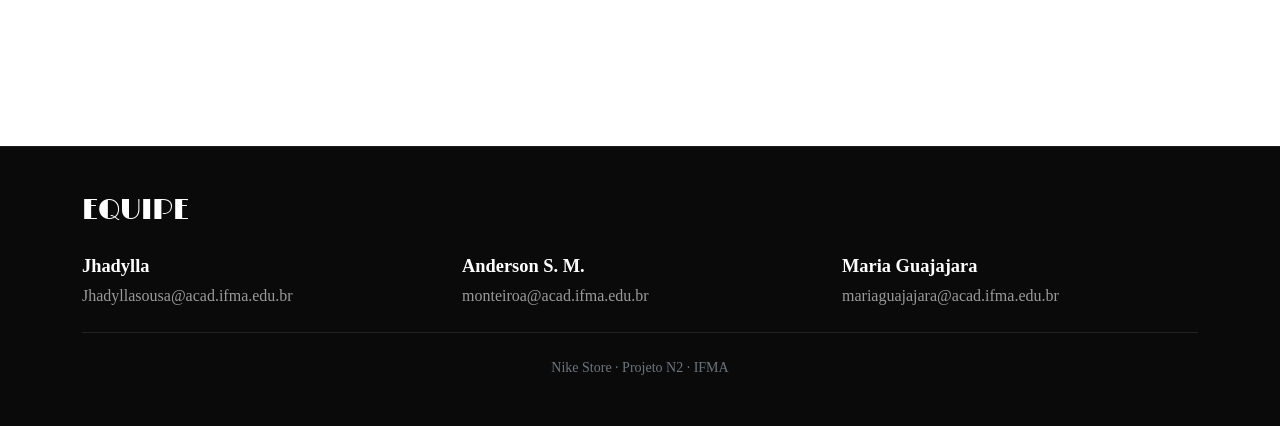
==== commit 789eb65f: "alt tudo" ====
--- a/index.html
+++ b/index.html
@@ -7,10 +7,8 @@
   <title>Nike Store</title>
 
   <!-- Google Fonts (Limelight e Libre Caslon Condensed) -->
-  <link rel="preconnect" href="https://fonts.googleapis.com">
-<link rel="preconnect" href="https://fonts.gstatic.com" crossorigin>
-<link href="https://fonts.googleapis.com/css2?family=Libre+Caslon+Condensed:ital,wght@0,400..700;1,400..700&family=Limelight&display=swap" rel="stylesheet">
-
+  
+  <link href="https://fonts.googleapis.com/css2?family=Libre+Caslon+Condensed:ital,wght@0,400..700;1,400..700&family=Limelight&display=swap" rel="stylesheet">
   <link rel="preconnect" href="https://fonts.googleapis.com">
   <link rel="preconnect" href="https://fonts.gstatic.com" crossorigin>
   <link href="https://fonts.googleapis.com/css2?family=Libre+Caslon+Condensed:wght@400;600;700&family=Limelight&display=swap" rel="stylesheet">
@@ -114,25 +112,28 @@
     </section>
   </main>
 
-  <footer id="contato" class="bg-dark text-center text-white py-4">
+
+  <footer id="contato" class="bg-dark text-white py-5">
   <div class="container">
-    <p class="mb-3 fw-bold">Nike Store</p>
+    <h2 class="h3 text-uppercase mb-4">Equipe</h2>
 
-    <h2 class="h6 text-uppercase mb-3">Equipe</h2>
-    <ul class="list-unstyled row row-cols-1 row-cols-md-3 g-3 mb-0">
-      <li class="col">
-        <span class="d-block fw-bold">Jhadylla</span>
-        <a class="link-light text-break" href="mailto:Jhadylla">Jhadyllasousa@acad.ifma.edu.br</a>
-      </li>
-      <li class="col">
-        <span class="d-block fw-bold">Anderson S. M.</span>
-        <a class="link-light text-break" href="mailto:monteiroa@acad.ifma.edu.br">monteiroa@acad.ifma.edu.br</a>
-      </li>
-      <li class="col">
-        <span class="d-block fw-bold">Maria Guajajara</span>
-        <a class="link-light text-break" href="mailto:mariaguajajara@acad.ifma.edu.br">mariaguajajara@acad.ifma.edu.br</a>
-      </li>
-    </ul>
+    <div class="row g-4">
+      <div class="col-12 col-md-4">
+        <p class="membro-nome mb-1">Jhadylla</p>
+        <a class="membro-contato text-break" href="mailto:Jhadyllasousa@acad.ifma.edu.br">Jhadyllasousa@acad.ifma.edu.br</a>
+      </div>
+      <div class="col-12 col-md-4">
+        <p class="membro-nome mb-1">Anderson S. M.</p>
+        <a class="membro-contato text-break" href="mailto:monteiroa@acad.ifma.edu.br">monteiroa@acad.ifma.edu.br</a>
+      </div>
+      <div class="col-12 col-md-4">
+        <p class="membro-nome mb-1">Maria Guajajara</p>
+        <a class="membro-contato text-break" href="mailto:mariaguajajara@acad.ifma.edu.br">mariaguajajara@acad.ifma.edu.br</a>
+      </div>
+    </div>
+
+    <hr class="border-secondary my-4">
+    <p class="text-center text-secondary small mb-0">Nike Store · Projeto N2 · IFMA</p>
   </div>
 </footer>
 
--- a/css/style.css
+++ b/css/style.css
@@ -237,4 +237,24 @@
 }
 footer a:hover {
   color: var(--nike-dourado);
+}
+
+/* Rodapé / equipe */
+.membro-nome { font-weight: 700; font-size: 1.15rem; }
+.membro-contato {
+  color: #9a9a9a;
+  text-decoration: none;
+  transition: color .2s ease;
+}
+.membro-contato:hover { color: var(--nike-laranja); }
+
+#produtos {
+  min-height: calc(100vh - 56px);
+  min-height: calc(100svh - 56px);
+
+  display: flex;
+  align-items: center;
+
+  padding-top: 3rem !important;
+  padding-bottom: 3rem !important;
 }
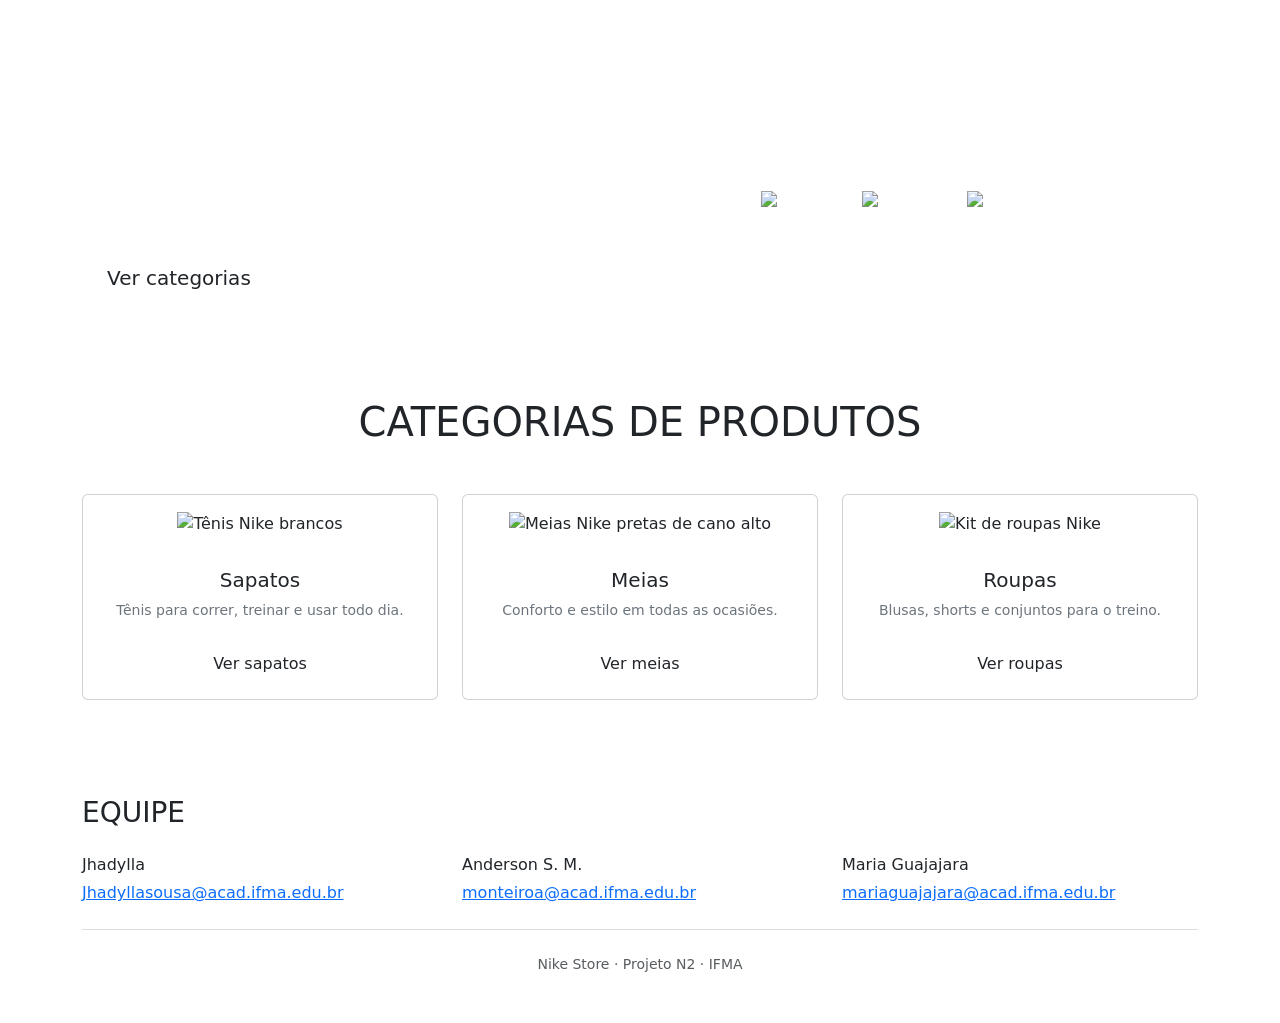
==== commit 52162e17: "feat: mantem versao local com estrutura melhorada" ====
--- a/index.html
+++ b/index.html
@@ -3,26 +3,22 @@
 <head>
   <meta charset="UTF-8">
   <meta name="viewport" content="width=device-width, initial-scale=1">
-  <meta name="description" content="Nike Store: tênis, meias e roupas para correr, treinar e usar no dia a dia.">
+  <meta name="description" content="Nike Store: as melhores marcas de tênis, meias e roupas esportivas.">
   <title>Nike Store</title>
 
-  <!-- Google Fonts (Limelight e Libre Caslon Condensed) -->
-  
-  <link href="https://fonts.googleapis.com/css2?family=Libre+Caslon+Condensed:ital,wght@0,400..700;1,400..700&family=Limelight&display=swap" rel="stylesheet">
   <link rel="preconnect" href="https://fonts.googleapis.com">
   <link rel="preconnect" href="https://fonts.gstatic.com" crossorigin>
   <link href="https://fonts.googleapis.com/css2?family=Libre+Caslon+Condensed:wght@400;600;700&family=Limelight&display=swap" rel="stylesheet">
-
-  <!-- 1º: Bootstrap -->
   <link href="https://cdn.jsdelivr.net/npm/bootstrap@5.3.3/dist/css/bootstrap.min.css" rel="stylesheet">
-  <!-- 2º: CSS do projeto (sempre depois do framework) -->
-  <link rel="stylesheet" href="css/style.css">
+  
+  <!-- Caminho do CSS dentro de assets -->
+  <link rel="stylesheet" href="assets/css/style.css">
 </head>
 <body>
   <header>
-    <nav class="navbar navbar-expand-md navbar-dark bg-dark">
+    <nav class="navbar navbar-expand-md navbar-dark navbar-glass">
       <div class="container">
-        <a class="navbar-brand fw-bold" href="index.html">Nike Store</a>
+        <a class="navbar-brand" href="index.html">Nike Store</a>
         <button class="navbar-toggler" type="button" data-bs-toggle="collapse" data-bs-target="#menu"
                 aria-controls="menu" aria-expanded="false" aria-label="Abrir menu">
           <span class="navbar-toggler-icon"></span>
@@ -30,7 +26,11 @@
         <div class="collapse navbar-collapse" id="menu">
           <ul class="navbar-nav ms-auto">
             <li class="nav-item"><a class="nav-link active" aria-current="page" href="index.html">Início</a></li>
-            <li class="nav-item"><a class="nav-link" href="#contato">Contato</a></li>
+            <!-- Caminho para a pasta pages -->
+            <li class="nav-item"><a class="nav-link" href="pages/sapatos.html">Sapatos</a></li>
+            <li class="nav-item"><a class="nav-link" href="pages/meia.html">Meias</a></li>
+            <li class="nav-item"><a class="nav-link" href="pages/roupa.html">Roupas</a></li>
+            <li class="nav-item"><a class="nav-link" href="#equipe">Equipe</a></li>
           </ul>
         </div>
       </div>
@@ -38,106 +38,102 @@
   </header>
 
   <main>
-    <section id="inicio" class="hero-full text-white d-flex align-items-center py-5">
+    <section id="inicio" class="hero-section text-white d-flex align-items-center py-5">
       <div class="container">
-        <div class="row align-items-center g-5">
-          
-          <!-- Coluna da Esquerda: Texto e Botão -->
+        <div class="row align-items-center g-4 gx-md-5">
           <div class="col-12 col-md-7 text-center text-md-start">
             <p class="hero-etiqueta fw-semibold mb-2">Nova Coleção</p>
             <h1 class="hero-titulo mb-3">Supere seus limites</h1>
-            <p class="lead mb-4">Performance e estilo para cada passo do seu treino.</p>
-            <a href="#produtos" class="btn btn-pedir btn-lg btn-pulso px-4">Ver categorias</a>
+            <p class="lead mb-4 text-white-50">Performance e estilo para cada passo do seu treino.</p>
+            <a href="#produtos" class="btn btn-pedir btn-lg btn-pulso px-4 btn-hover-glow">Ver categorias</a>
           </div>
 
-          <!-- Coluna da Direita: Carrossel Automático sem JS -->
           <div class="col-12 col-md-5">
-            <div class="carrossel-css hero-img">
+            <div class="carrossel-css hero-img" role="region" aria-label="Destaques da coleção">
               <div class="carrossel-trilho">
-                <img src="img/sapato-branco.avif" alt="Tênis Nike">
-                <img src="img/blusa-branca.avif" alt="Blusa Nike">
-                <img src="img/roupa-kit.avif" alt="Roupas Nike">
-                <!-- Cópia da 1ª imagem para o loop infinito suave -->
-                <img src="img/sapato-branco.avif" alt="Tênis Nike">
+                <!-- Imagens dentro de assets/img/produtos -->
+                <img src="assets/img/produtos/sapato-branco.avif" alt="Tênis Nike">
+                <img src="assets/img/produtos/blusa-branca.png" alt="Blusa Nike">
+                <img src="assets/img/produtos/meia-branca-kit.jpg" alt="Meias Nike">
+                <img src="assets/img/produtos/sapato-branco.avif" alt="" aria-hidden="true">
               </div>
             </div>
           </div>
-
         </div>
       </div>
     </section>
 
     <section id="produtos" class="py-5">
       <div class="container">
-        <h2 class="text-center fw-bold mb-4">Categorias de produtos</h2>
+        <h2 class="text-center mb-5 display-6 fw-normal text-uppercase tracking-wider">Categorias de produtos</h2>
         <div class="row g-4">
+          
           <div class="col-12 col-md-6 col-lg-4">
-            <article class="card card-produto h-100 shadow-sm border-0">
-              <div class="img-box bg-light p-3 text-center">
-                <img src="img/sapato-branco.avif" class="img-fluid" alt="Tênis Nike brancos" loading="lazy">
+            <article class="card card-premium h-100">
+              <div class="img-box p-3 text-center">
+                <img src="assets/img/produtos/sapato-branco.avif" class="img-fluid" alt="Tênis Nike brancos" loading="lazy">
               </div>
               <div class="card-body text-center d-flex flex-column">
-                <h3 class="card-title h5 fw-bold">Sapatos</h3>
-                <p class="text-secondary small mb-3">Tênis para correr, treinar e usar todo dia.</p>
-                <a href="produtos/sapatos.html" class="btn btn-pedir w-100 mt-auto stretched-link">Ver sapatos</a>
+                <h3 class="card-title h5 mb-2">Sapatos</h3>
+                <p class="text-secondary small mb-4">Tênis para correr, treinar e usar todo dia.</p>
+                <a href="pages/sapatos.html" class="btn btn-pedir w-100 mt-auto stretched-link" aria-label="Ver sapatos">Ver sapatos</a>
               </div>
             </article>
           </div>
+
           <div class="col-12 col-md-6 col-lg-4">
-            <article class="card card-produto h-100 shadow-sm border-0">
-              <div class="img-box bg-light p-3 text-center">
-                <img src="img/meia-preta-canu-alto.avif" class="img-fluid" alt="Meias Nike pretas de cano alto" loading="lazy">
+            <article class="card card-premium h-100">
+              <div class="img-box p-3 text-center">
+                <img src="assets/img/produtos/meia-preta-canu-alto.avif" class="img-fluid" alt="Meias Nike pretas de cano alto" loading="lazy">
               </div>
               <div class="card-body text-center d-flex flex-column">
-                <h3 class="card-title h5 fw-bold">Meias</h3>
-                <p class="text-secondary small mb-3">Conforto e estilo em todas as ocasiões.</p>
-                <a href="produtos/meia.html" class="btn btn-pedir w-100 mt-auto stretched-link">Ver meias</a>
+                <h3 class="card-title h5 mb-2">Meias</h3>
+                <p class="text-secondary small mb-4">Conforto e estilo em todas as ocasiões.</p>
+                <a href="pages/meia.html" class="btn btn-pedir w-100 mt-auto stretched-link" aria-label="Ver meias">Ver meias</a>
               </div>
             </article>
           </div>
+
           <div class="col-12 col-md-6 col-lg-4">
-            <article class="card card-produto h-100 shadow-sm border-0">
-              <div class="img-box bg-light p-3 text-center">
-                <img src="img/roupa-kit.avif" class="img-fluid" alt="Kit de roupas Nike" loading="lazy">
+            <article class="card card-premium h-100">
+              <div class="img-box p-3 text-center">
+                <img src="assets/img/produtos/blusa-branca.png" class="img-fluid" alt="Kit de roupas Nike" loading="lazy">
               </div>
               <div class="card-body text-center d-flex flex-column">
-                <h3 class="card-title h5 fw-bold">Roupas</h3>
-                <p class="text-secondary small mb-3">Blusas, shorts e conjuntos para o treino.</p>
-                <a href="produtos/roupa.html" class="btn btn-pedir w-100 mt-auto stretched-link">Ver roupas</a>
+                <h3 class="card-title h5 mb-2">Roupas</h3>
+                <p class="text-secondary small mb-4">Blusas, shorts e conjuntos para o treino.</p>
+                <a href="pages/roupa.html" class="btn btn-pedir w-100 mt-auto stretched-link" aria-label="Ver roupas">Ver roupas</a>
               </div>
             </article>
           </div>
+
         </div>
       </div>
     </section>
   </main>
 
-
-  <footer id="contato" class="bg-dark text-white py-5">
-  <div class="container">
-    <h2 class="h3 text-uppercase mb-4">Equipe</h2>
-
-    <div class="row g-4">
-      <div class="col-12 col-md-4">
-        <p class="membro-nome mb-1">Jhadylla</p>
-        <a class="membro-contato text-break" href="mailto:Jhadyllasousa@acad.ifma.edu.br">Jhadyllasousa@acad.ifma.edu.br</a>
+  <footer id="equipe" class="footer-premium py-5">
+    <div class="container">
+      <h2 class="h3 text-uppercase mb-4 text-center text-md-start">Equipe</h2>
+      <div class="row g-4 text-center text-md-start">
+        <div class="col-12 col-md-4">
+          <p class="membro-nome mb-1">Jhadylla</p>
+          <a class="membro-email text-break" href="mailto:Jhadyllasousa@acad.ifma.edu.br">Jhadyllasousa@acad.ifma.edu.br</a>
+        </div>
+        <div class="col-12 col-md-4">
+          <p class="membro-nome mb-1">Anderson S. M.</p>
+          <a class="membro-email text-break" href="mailto:monteiroa@acad.ifma.edu.br">monteiroa@acad.ifma.edu.br</a>
+        </div>
+        <div class="col-12 col-md-4">
+          <p class="membro-nome mb-1">Maria Guajajara</p>
+          <a class="membro-email text-break" href="mailto:mariaguajajara@acad.ifma.edu.br">mariaguajajara@acad.ifma.edu.br</a>
+        </div>
       </div>
-      <div class="col-12 col-md-4">
-        <p class="membro-nome mb-1">Anderson S. M.</p>
-        <a class="membro-contato text-break" href="mailto:monteiroa@acad.ifma.edu.br">monteiroa@acad.ifma.edu.br</a>
-      </div>
-      <div class="col-12 col-md-4">
-        <p class="membro-nome mb-1">Maria Guajajara</p>
-        <a class="membro-contato text-break" href="mailto:mariaguajajara@acad.ifma.edu.br">mariaguajajara@acad.ifma.edu.br</a>
-      </div>
+      <hr class="border-secondary my-4">
+      <p class="text-center text-muted small mb-0">Nike Store · Projeto N2 · IFMA</p>
     </div>
-
-    <hr class="border-secondary my-4">
-    <p class="text-center text-secondary small mb-0">Nike Store · Projeto N2 · IFMA</p>
-  </div>
-</footer>
+  </footer>
 
   <script src="https://cdn.jsdelivr.net/npm/bootstrap@5.3.3/dist/js/bootstrap.bundle.min.js"></script>
-  <script src="js/main.js"></script>
 </body>
 </html>
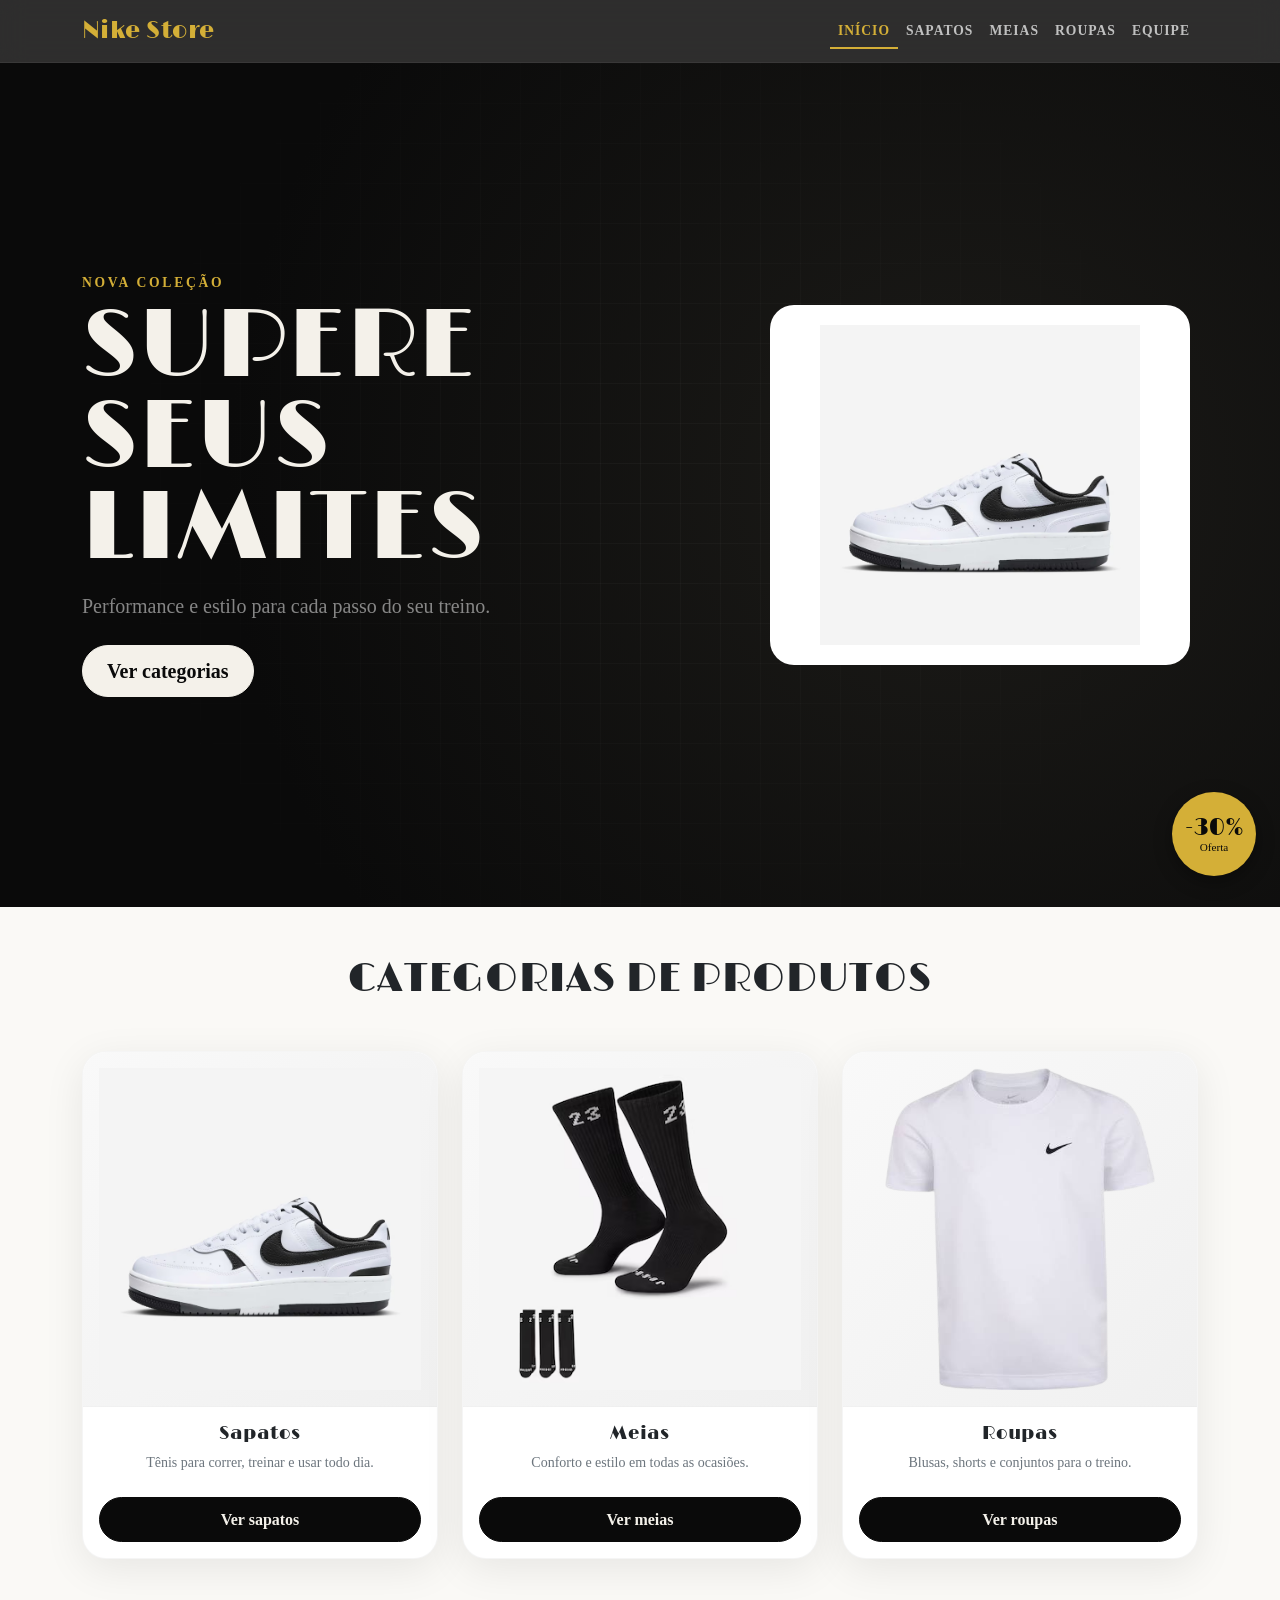
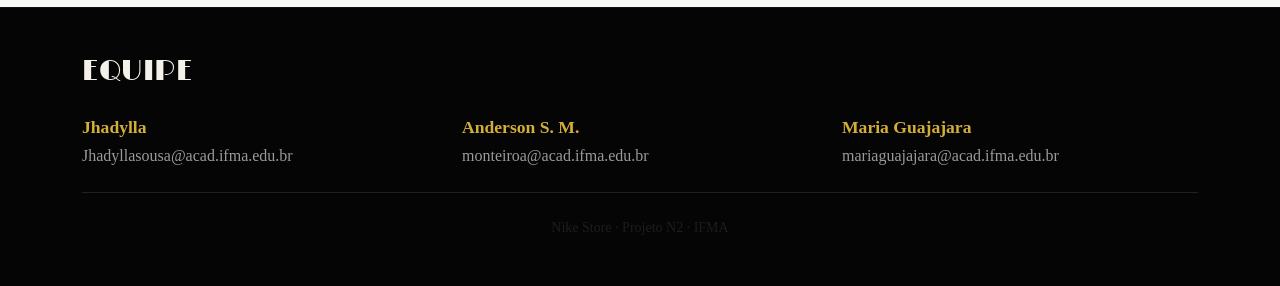
==== commit 67c84f6e: "feat: adiciona widget flutuante de oferta relampago" ====
--- a/index.html
+++ b/index.html
@@ -26,7 +26,6 @@
         <div class="collapse navbar-collapse" id="menu">
           <ul class="navbar-nav ms-auto">
             <li class="nav-item"><a class="nav-link active" aria-current="page" href="index.html">Início</a></li>
-            <!-- Caminho para a pasta pages -->
             <li class="nav-item"><a class="nav-link" href="pages/sapatos.html">Sapatos</a></li>
             <li class="nav-item"><a class="nav-link" href="pages/meia.html">Meias</a></li>
             <li class="nav-item"><a class="nav-link" href="pages/roupa.html">Roupas</a></li>
@@ -51,7 +50,6 @@
           <div class="col-12 col-md-5">
             <div class="carrossel-css hero-img" role="region" aria-label="Destaques da coleção">
               <div class="carrossel-trilho">
-                <!-- Imagens dentro de assets/img/produtos -->
                 <img src="assets/img/produtos/sapato-branco.avif" alt="Tênis Nike">
                 <img src="assets/img/produtos/blusa-branca.png" alt="Blusa Nike">
                 <img src="assets/img/produtos/meia-branca-kit.jpg" alt="Meias Nike">
@@ -112,6 +110,30 @@
     </section>
   </main>
 
+  <!-- ===== OFERTA RELÂMPAGO (100% CSS) ===== -->
+  <!-- O input checkbox é o gatilho invisível -->
+  <input type="checkbox" id="toggle-oferta" class="oferta-checkbox" aria-hidden="true">
+  
+  <div class="oferta-flutuante">
+    <!-- O painel que abre/fecha -->
+    <div class="oferta-painel-container">
+      <div class="card oferta-painel shadow border-0">
+        <div class="card-body text-center">
+          <span class="badge text-bg-dark mb-2">Oferta relâmpago</span>
+          <h2 class="h5 fw-bold">Até 30% de desconto em tênis selecionados</h2>
+          <p class="mb-3">Por tempo limitado</p>
+          <a href="pages/sapatos.html" id="ofertaBtn" class="btn btn-pedir w-100">Aproveitar agora</a>
+        </div>
+      </div>
+    </div>
+
+    <!-- A bolinha clicável (conectada ao checkbox pelo "for") -->
+    <label for="toggle-oferta" class="oferta-bolinha" role="button" tabindex="0" aria-label="Abrir oferta relâmpago">
+      <span class="oferta-pct">-30%</span>
+      <small>Oferta</small>
+    </label>
+  </div>
+
   <footer id="equipe" class="footer-premium py-5">
     <div class="container">
       <h2 class="h3 text-uppercase mb-4 text-center text-md-start">Equipe</h2>
--- a/assets/css/style.css
+++ b/assets/css/style.css
@@ -0,0 +1,353 @@
+/* =========================================
+   PALETA EDITORIAL PREMIUM
+   ========================================= */
+:root {
+  --nike-creme: #f4f1ea;
+  --nike-creme-hover: #dfd9cc;
+  --nike-dourado: #d4af37;
+  --nike-dourado-escuro: #8a6d00;
+  --nike-preto: #0a0a0a;
+  --nike-card-img: #f5f5f5;
+  --altura-navbar: 56px;
+  --nike-cinza-texto: #9a9a9a;
+  
+  --font-titulo: "Limelight", serif;
+  --font-texto: "Libre Caslon Condensed", serif;
+  --bs-body-font-family: var(--font-texto);
+  
+  --shadow-soft: 0 10px 40px rgba(0, 0, 0, 0.08);
+  --shadow-glow: 0 0 30px rgba(212, 175, 55, 0.15);
+  --radius-lg: 1.5rem;
+}
+
+html, body {
+  overflow-x: hidden;
+  overflow-x: clip;
+  background-color: #faf9f6;
+}
+
+h1, h2, h3, h4, h5, h6, .navbar-brand {
+  font-family: var(--font-titulo);
+  font-weight: 400;
+  letter-spacing: 0.02em;
+}
+
+/* =========================================
+   NAVBAR GLASSMORPHISM
+   ========================================= */
+.navbar-glass {
+  background: rgba(10, 10, 10, 0.85) !important;
+  backdrop-filter: blur(12px);
+  -webkit-backdrop-filter: blur(12px);
+  border-bottom: 1px solid rgba(255, 255, 255, 0.05);
+  transition: all 0.3s ease;
+}
+.navbar-brand {
+  color: var(--nike-dourado) !important;
+  font-size: 1.5rem;
+  transition: transform 0.3s ease;
+}
+.navbar-brand:hover {
+  transform: scale(1.05);
+}
+.navbar .nav-link {
+  color: rgba(255, 255, 255, 0.7) !important;
+  font-weight: 600;
+  text-transform: uppercase;
+  font-size: 0.85rem;
+  letter-spacing: 1px;
+  transition: color 0.3s ease, transform 0.3s ease;
+  position: relative;
+}
+.navbar .nav-link::after {
+  content: '';
+  position: absolute;
+  bottom: 0;
+  left: 50%;
+  width: 0;
+  height: 2px;
+  background: var(--nike-dourado);
+  transition: width 0.3s ease, left 0.3s ease;
+}
+.navbar .nav-link:hover::after,
+.navbar .nav-link.active::after {
+  width: 100%;
+  left: 0;
+}
+.navbar .nav-link:hover,
+.navbar .nav-link.active {
+  color: var(--nike-dourado) !important;
+}
+
+/* =========================================
+   HERO SECTION PREMIUM
+   ========================================= */
+.hero-section {
+  min-height: calc(100vh - var(--altura-navbar));
+  background: radial-gradient(circle at 75% 50%, #1c1b18 0%, var(--nike-preto) 70%);
+  position: relative;
+  overflow: hidden;
+}
+.hero-section::before {
+  content: '';
+  position: absolute;
+  inset: 0;
+  background-image: 
+    linear-gradient(rgba(255, 255, 255, 0.03) 1px, transparent 1px),
+    linear-gradient(90deg, rgba(255, 255, 255, 0.03) 1px, transparent 1px);
+  background-size: 40px 40px;
+  mask-image: radial-gradient(circle at center, black, transparent 80%);
+  pointer-events: none;
+}
+.hero-etiqueta {
+  color: var(--nike-dourado);
+  letter-spacing: 0.2em;
+  text-transform: uppercase;
+  font-size: 0.85rem;
+}
+.hero-titulo {
+  color: var(--nike-creme);
+  font-size: clamp(2.5rem, 8vw, 6rem);
+  line-height: 0.95;
+  text-transform: uppercase;
+  animation: subir 0.8s cubic-bezier(0.16, 1, 0.3, 1) both;
+}
+
+/* =========================================
+   BOTÕES PREMIUM
+   ========================================= */
+.btn-pedir {
+  --bs-btn-color: var(--nike-preto);
+  --bs-btn-bg: var(--nike-creme);
+  --bs-btn-border-color: var(--nike-creme);
+  --bs-btn-hover-color: var(--nike-preto);
+  --bs-btn-hover-bg: var(--nike-dourado);
+  --bs-btn-hover-border-color: var(--nike-dourado);
+  font-weight: 700;
+  border-radius: 50rem;
+  padding: 0.6rem 1.5rem;
+  transition: all 0.3s cubic-bezier(0.16, 1, 0.3, 1);
+}
+.btn-hover-glow:hover {
+  box-shadow: 0 0 25px rgba(212, 175, 55, 0.4);
+  transform: translateY(-2px);
+}
+.btn-pedir:active {
+  transform: scale(0.97);
+}
+
+/* =========================================
+   CARDS PREMIUM
+   ========================================= */
+.card-premium {
+  position: relative;
+  background: #ffffff;
+  border: 1px solid rgba(0, 0, 0, 0.04);
+  border-radius: var(--radius-lg);
+  overflow: hidden;
+  box-shadow: var(--shadow-soft);
+  transition: all 0.4s cubic-bezier(0.16, 1, 0.3, 1);
+}
+.card-premium:hover {
+  transform: translateY(-8px);
+  box-shadow: 0 20px 40px rgba(0, 0, 0, 0.12), var(--shadow-glow);
+  border-color: rgba(212, 175, 55, 0.3);
+}
+.card-premium .img-box {
+  background: linear-gradient(135deg, #f9f9f9 0%, #f0f0f0 100%);
+  border-bottom: 1px solid rgba(0, 0, 0, 0.03);
+  padding: 2rem;
+}
+.card-premium .img-box img {
+  transition: transform 0.6s cubic-bezier(0.16, 1, 0.3, 1);
+}
+.card-premium:hover .img-box img {
+  transform: scale(1.1);
+}
+.card-premium .card-title {
+  font-size: 1.1rem;
+  letter-spacing: 0.05em;
+  margin-bottom: 0.5rem;
+}
+.card-premium .btn-pedir {
+  --bs-btn-color: var(--nike-creme);
+  --bs-btn-bg: var(--nike-preto);
+  --bs-btn-border-color: var(--nike-preto);
+  --bs-btn-hover-bg: var(--nike-dourado);
+  --bs-btn-hover-border-color: var(--nike-dourado);
+  border-radius: 50rem;
+}
+
+/* =========================================
+   CARROSSEL
+   ========================================= */
+.carrossel-css {
+  width: 100%;
+  max-width: 420px;
+  margin: 0 auto;
+  overflow: hidden;
+  border-radius: var(--radius-lg);
+  background-color: #ffffff;
+}
+.carrossel-trilho {
+  display: flex;
+  width: 400%;
+  animation: deslizar 9s infinite ease-in-out;
+}
+.carrossel-trilho img {
+  width: 25%;
+  height: 360px;
+  object-fit: contain;
+  padding: 20px;
+}
+.carrossel-css:hover .carrossel-trilho {
+  animation-play-state: paused;
+}
+
+/* =========================================
+   FOOTER PREMIUM
+   ========================================= */
+.footer-premium {
+  background-color: #050505;
+  color: var(--nike-creme);
+  border-top: 1px solid rgba(255, 255, 255, 0.05);
+}
+.footer-premium .membro-nome {
+  font-weight: 700;
+  color: var(--nike-dourado);
+  font-size: 1.1rem;
+}
+.footer-premium .membro-email {
+  color: var(--nike-cinza-texto);
+  text-decoration: none;
+  transition: color 0.3s ease;
+}
+.footer-premium .membro-email:hover {
+  color: var(--nike-dourado);
+}
+
+/* =========================================
+   OFERTA RELÂMPAGO (100% CSS)
+   ========================================= */
+.oferta-checkbox {
+  display: none;
+}
+
+.oferta-flutuante {
+  position: fixed;
+  right: 1.5rem;
+  bottom: 1.5rem;
+  z-index: 1040;
+  display: flex;
+  flex-direction: column;
+  align-items: flex-end;
+}
+
+.oferta-painel-container {
+  width: 280px;
+  max-width: calc(100vw - 3rem);
+  opacity: 0;
+  transform: translateY(20px) scale(0.95);
+  pointer-events: none;
+  transition: all 0.3s cubic-bezier(0.16, 1, 0.3, 1);
+  margin-bottom: 1rem;
+}
+
+.oferta-checkbox:checked ~ .oferta-flutuante .oferta-painel-container {
+  opacity: 1;
+  transform: translateY(0) scale(1);
+  pointer-events: auto;
+}
+
+.oferta-bolinha {
+  width: 84px;
+  height: 84px;
+  border: 0;
+  border-radius: 50%;
+  background: var(--nike-dourado);
+  color: var(--nike-preto);
+  display: flex;
+  flex-direction: column;
+  align-items: center;
+  justify-content: center;
+  line-height: 1.1;
+  box-shadow: 0 6px 18px rgba(0, 0, 0, .35);
+  animation: flutuar 3s ease-in-out infinite;
+  transition: transform .2s ease, background-color .2s ease;
+  cursor: pointer;
+}
+
+.oferta-bolinha:hover {
+  transform: scale(1.1);
+  background: var(--nike-creme);
+}
+
+.oferta-checkbox:checked ~ .oferta-flutuante .oferta-bolinha {
+  background: var(--nike-preto);
+  color: var(--nike-dourado);
+}
+
+.oferta-pct {
+  font-family: var(--font-titulo);
+  font-size: 1.5rem;
+}
+
+.oferta-bolinha small {
+  font-size: .7rem;
+}
+
+@keyframes flutuar {
+  0%, 100% { translate: 0 0; }
+  50%      { translate: 0 -8px; }
+}
+
+@media (prefers-reduced-motion: reduce) {
+  .oferta-bolinha { animation: none; transition: none; }
+  .oferta-painel-container { transition: none; }
+}
+
+#ofertaBtn {
+  --bs-btn-color: var(--nike-creme);
+  --bs-btn-bg: var(--nike-preto);
+  --bs-btn-border-color: var(--nike-preto);
+  --bs-btn-hover-color: var(--nike-preto);
+  --bs-btn-hover-bg: var(--nike-dourado);
+  --bs-btn-hover-border-color: var(--nike-dourado);
+  --bs-btn-active-color: var(--nike-preto);
+  --bs-btn-active-bg: var(--nike-dourado);
+  --bs-btn-active-border-color: var(--nike-dourado);
+  --bs-btn-focus-shadow-rgb: 212, 175, 55;
+}
+
+#ofertaBtn:hover {
+  box-shadow: 0 .4rem .8rem rgba(212, 175, 55, 0.35);
+  transform: translateY(-2px);
+}
+
+/* =========================================
+   ANIMAÇÕES
+   ========================================= */
+@keyframes subir {
+  from { opacity: 0; transform: translateY(30px); }
+  to { opacity: 1; transform: translateY(0); }
+}
+@keyframes deslizar {
+  0%, 25% { transform: translateX(0%); }
+  33%, 58% { transform: translateX(-25%); }
+  66%, 91% { transform: translateX(-50%); }
+  100% { transform: translateX(-75%); }
+}
+@keyframes pulso {
+  0%, 100% { box-shadow: 0 0 0 0 rgba(244, 241, 234, 0.4); }
+  50% { box-shadow: 0 0 0 1rem rgba(244, 241, 234, 0); }
+}
+.btn-pulso {
+  animation: pulso 2.5s infinite;
+}
+
+@media (prefers-reduced-motion: reduce) {
+  .carrossel-trilho, .btn-pulso, .hero-titulo, .card-premium {
+    animation: none !important;
+    transition: none !important;
+  }
+}
